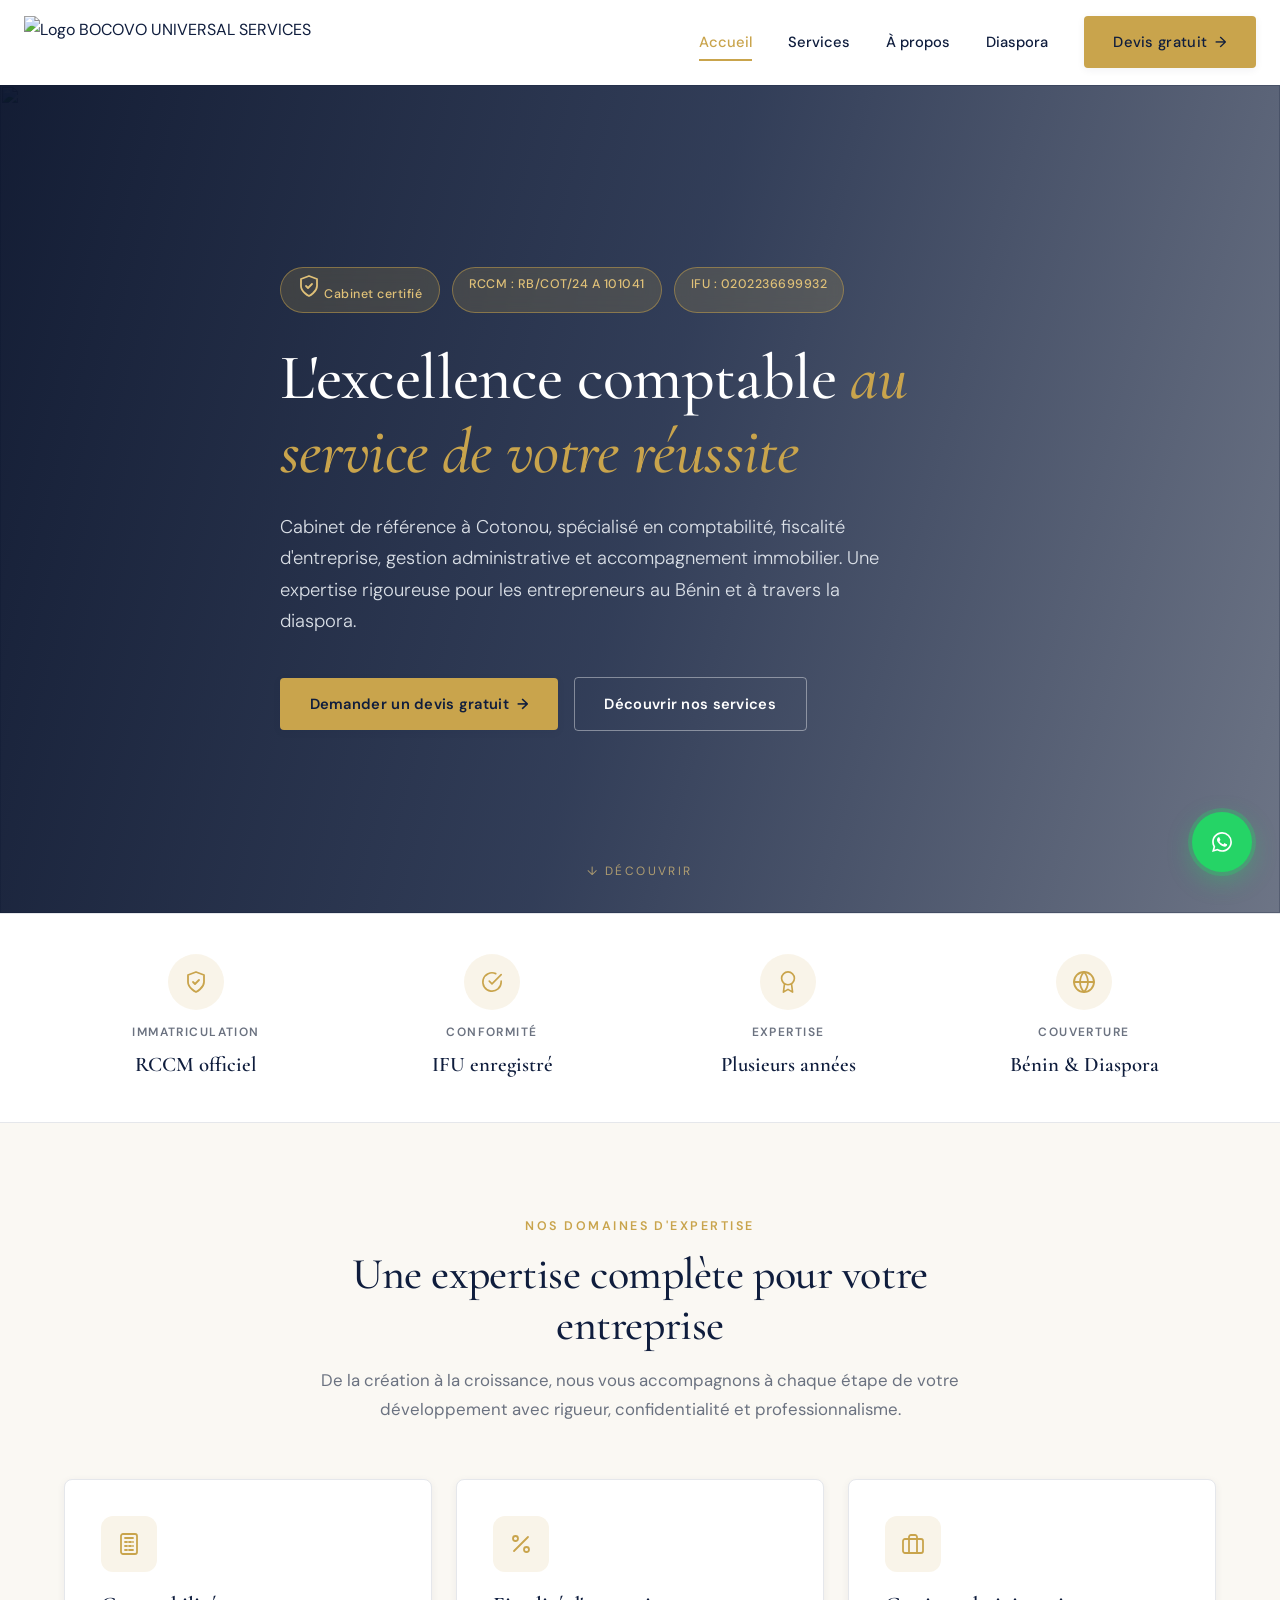
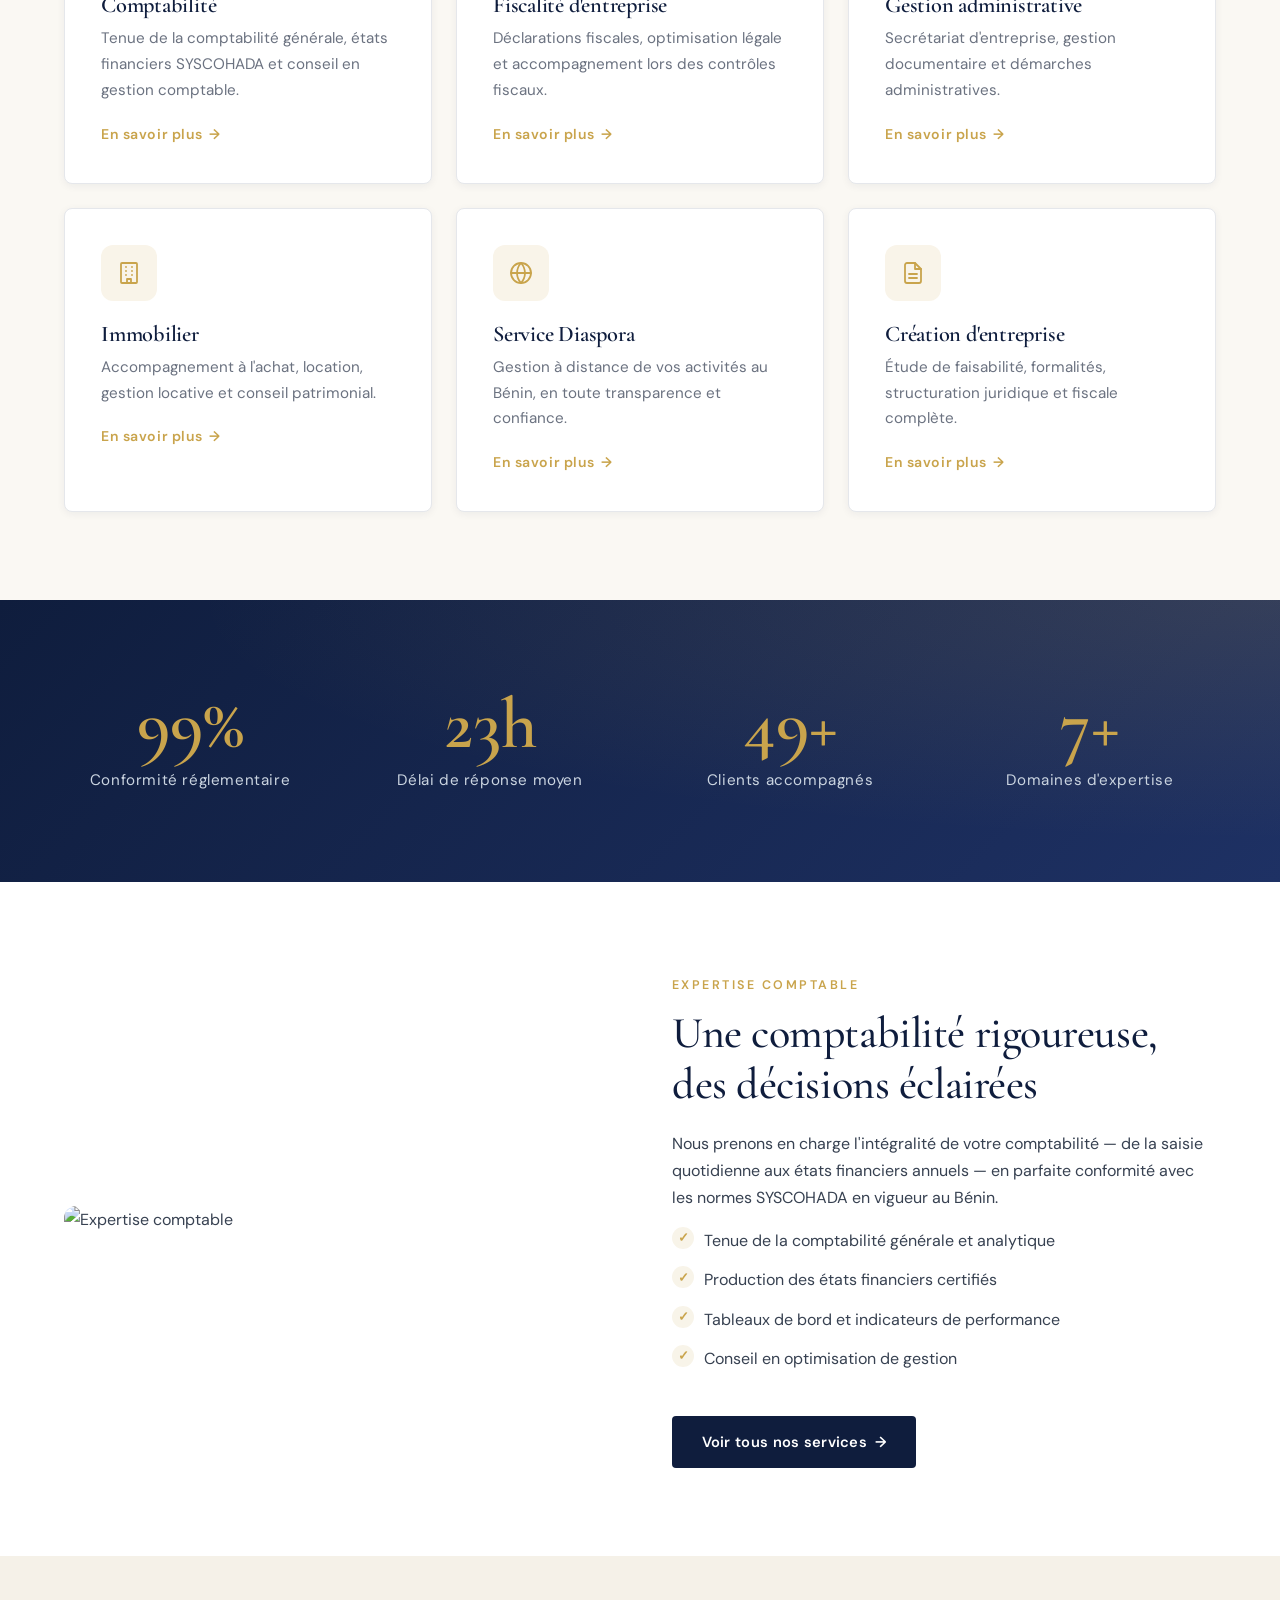
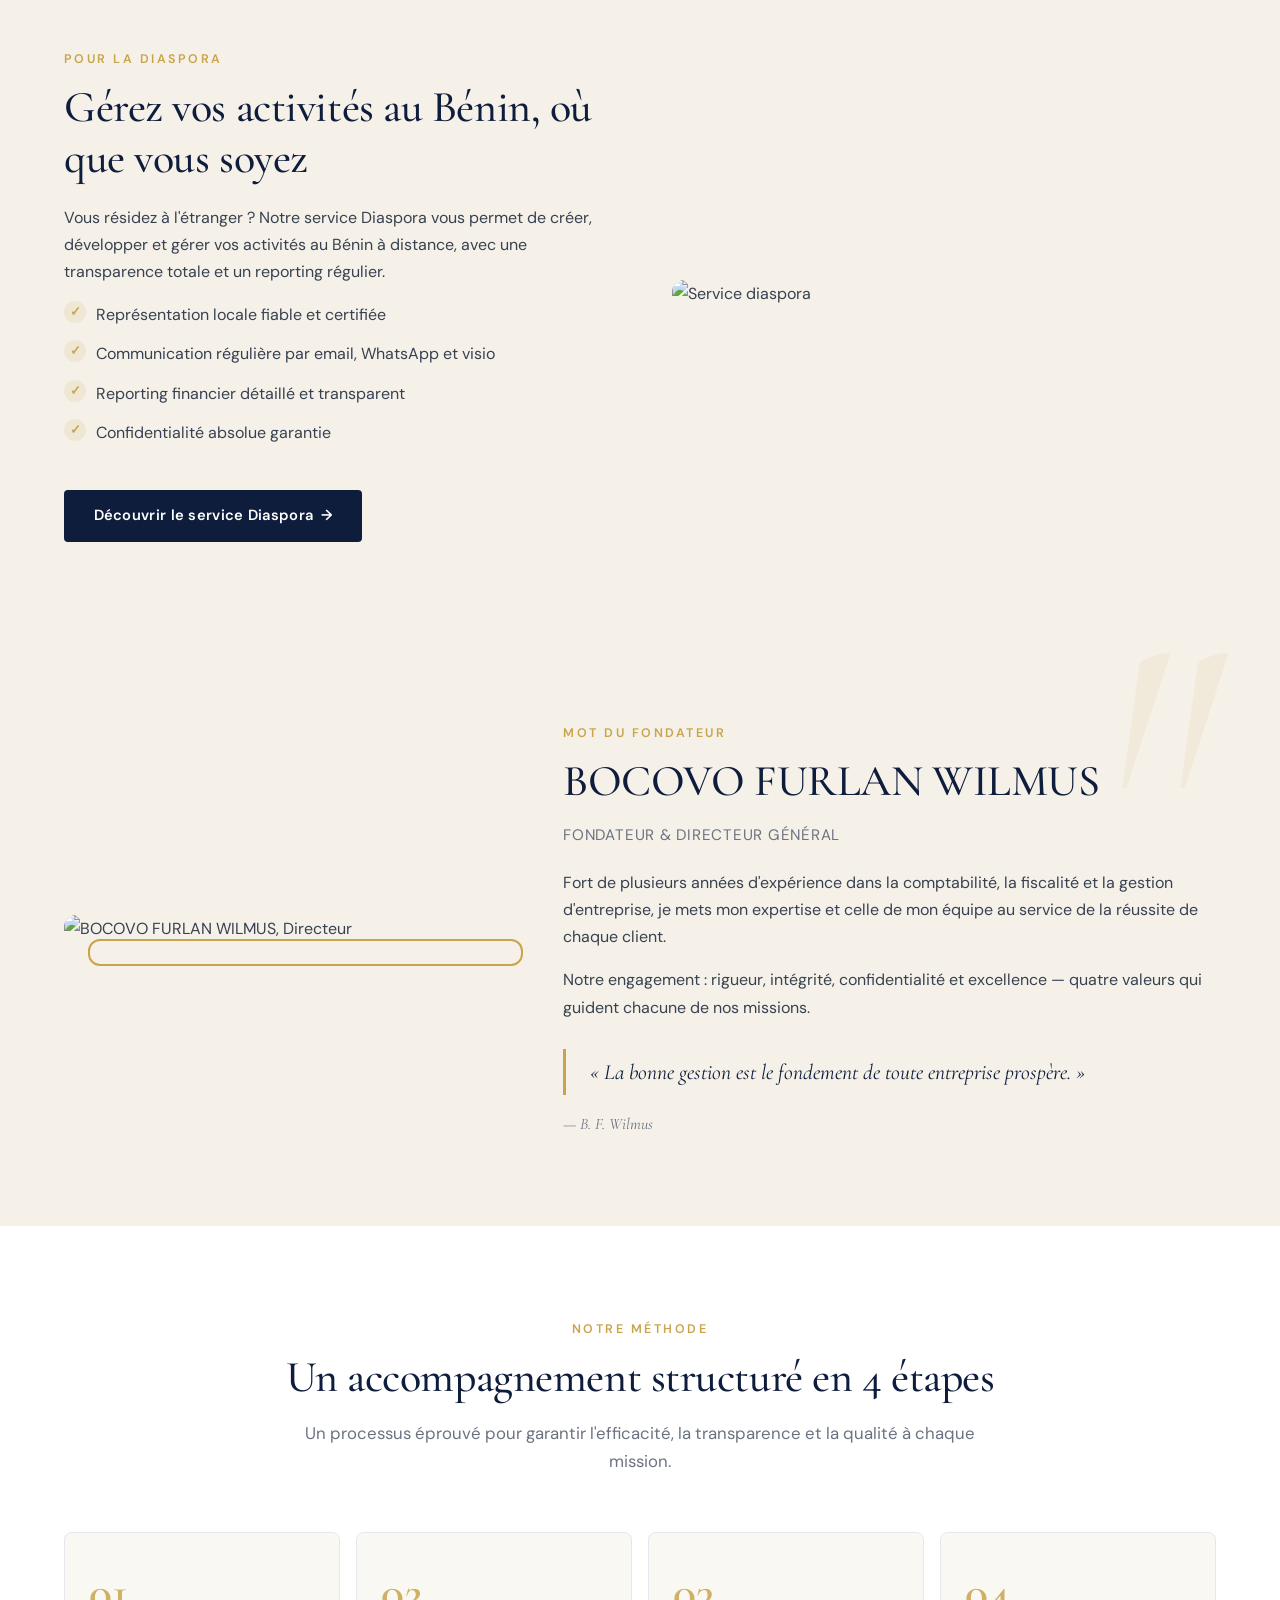
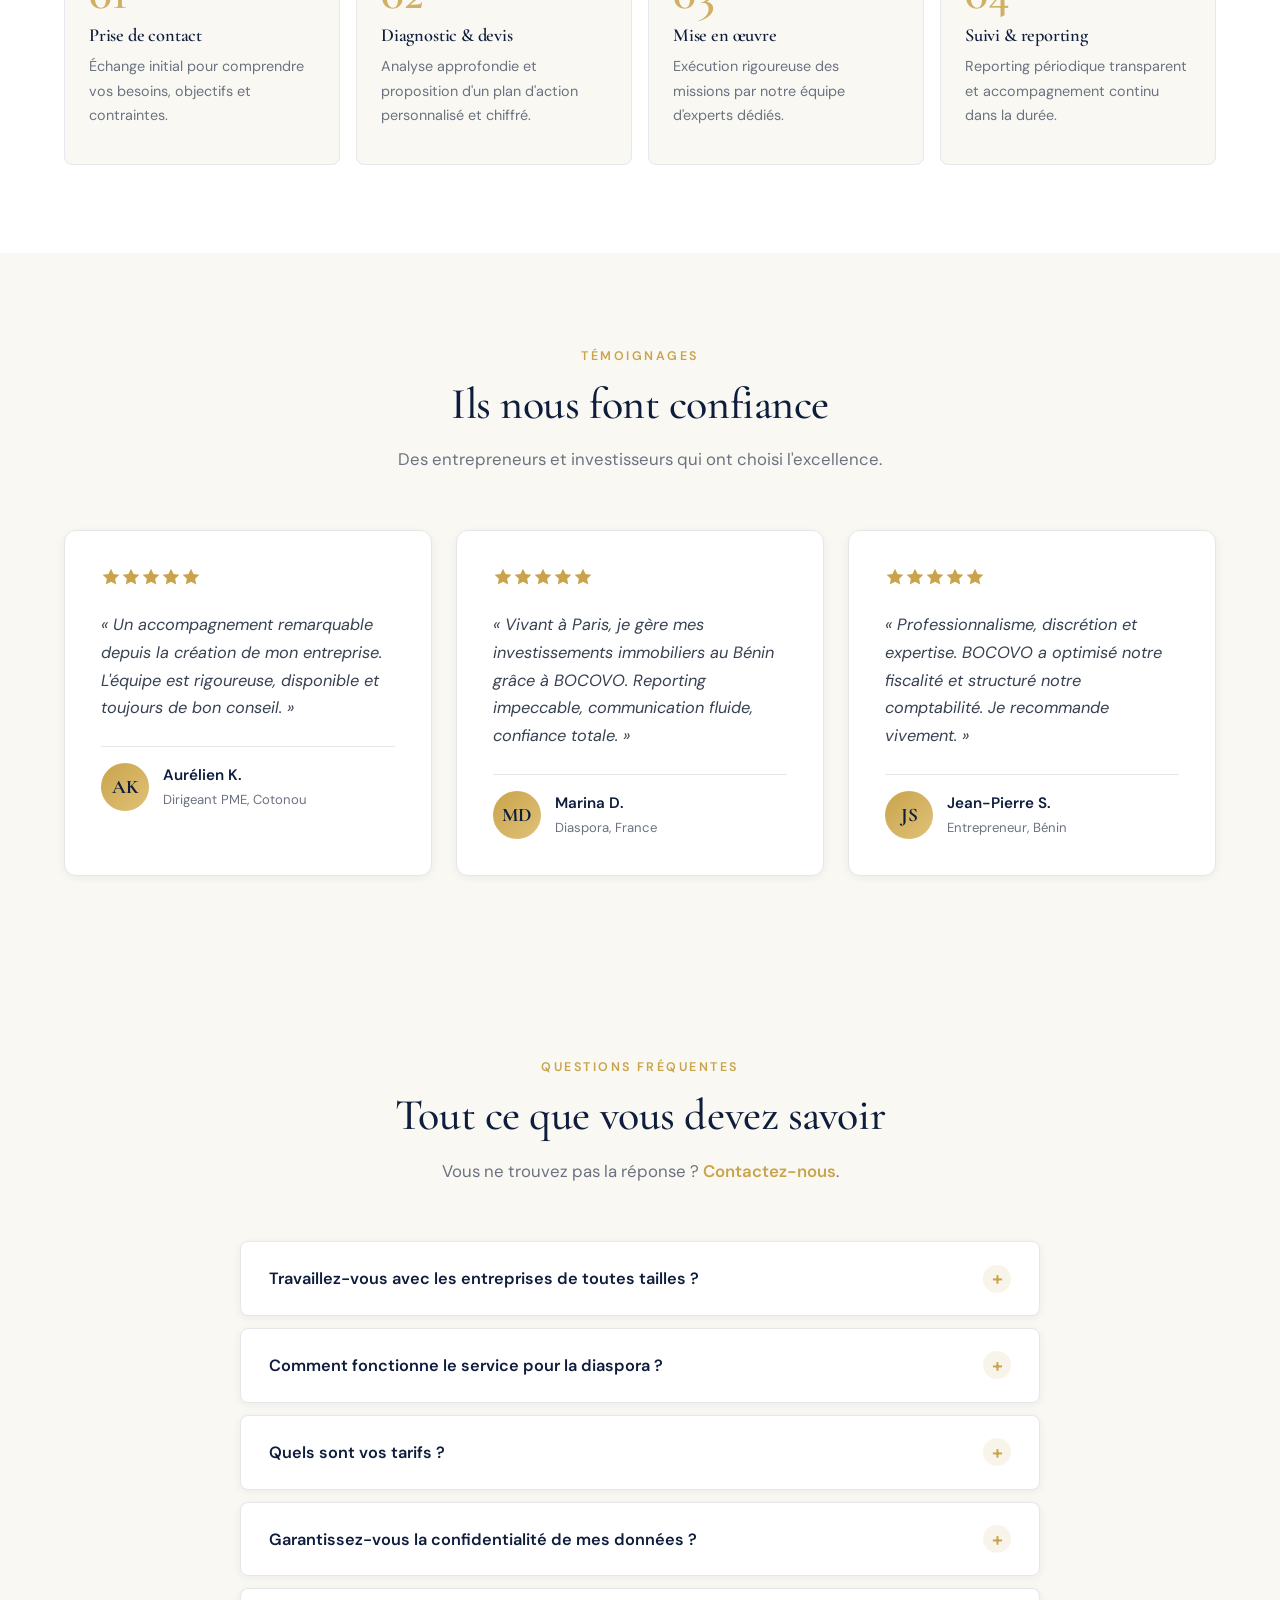
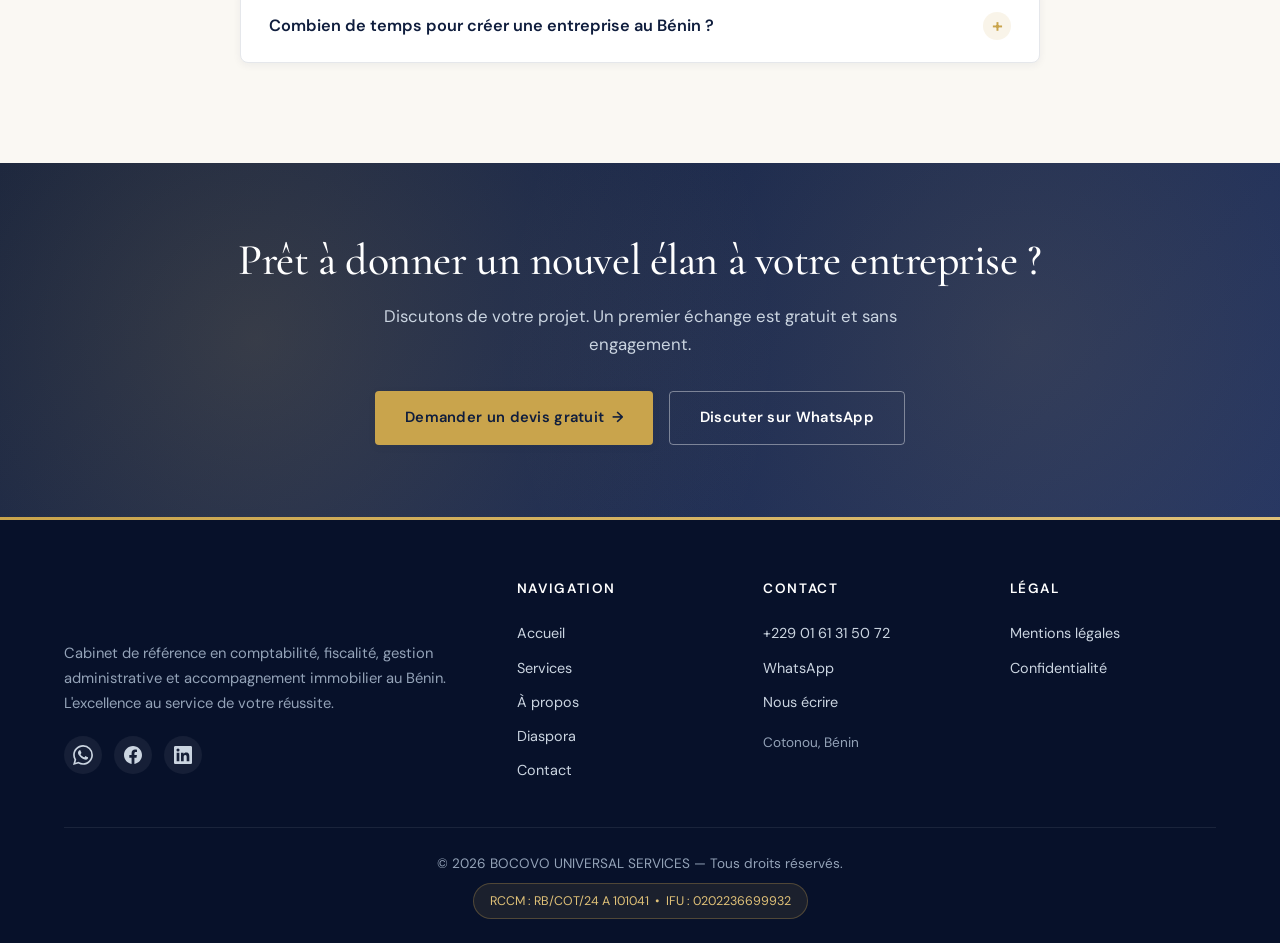
==== index.html @ 5f21bded "Add files via upload" ====
<!DOCTYPE html>
<html lang="fr">
<head>
<meta charset="UTF-8">
<meta name="viewport" content="width=device-width, initial-scale=1.0">
<title>BOCOVO UNIVERSAL SERVICES — Comptabilité, Fiscalité & Gestion au Bénin</title>
<meta name="description" content="Cabinet de référence en comptabilité, fiscalité, gestion administrative et immobilier au Bénin. Accompagnement entrepreneurs et diaspora.">
<meta property="og:title" content="BOCOVO UNIVERSAL SERVICES — Comptabilité, Fiscalité & Gestion au Bénin">
<meta property="og:description" content="Cabinet de référence en comptabilité, fiscalité, gestion administrative et immobilier au Bénin. Accompagnement entrepreneurs et diaspora.">
<meta property="og:type" content="website">
<link rel="preconnect" href="https://fonts.googleapis.com">
<link rel="preconnect" href="https://fonts.gstatic.com" crossorigin>
<link href="https://fonts.googleapis.com/css2?family=Cormorant+Garamond:ital,wght@0,500;0,600;0,700;1,500&family=DM+Sans:wght@300;400;500;600;700&display=swap" rel="stylesheet">
<link rel="stylesheet" href="styles.css">
<link rel="icon" type="image/png" href="assets/logo-bocovo.png">
</head>
<body>
<header class="header">
  <div class="header-inner">
    <a href="index.html" class="logo">
      <img src="assets/logo-bocovo.png" alt="Logo BOCOVO UNIVERSAL SERVICES">
    </a>
    <button class="nav-toggle" aria-label="Menu">☰</button>
    <nav class="nav">
      <a href="index.html">Accueil</a>
      <a href="services.html">Services</a>
      <a href="a-propos.html">À propos</a>
      <a href="expertise-diaspora.html">Diaspora</a>
      <a href="contact.html" class="btn btn-primary btn-arrow">Devis gratuit</a>
    </nav>
  </div>
</header>
<main>

<section class="hero">
  <div class="hero-bg"><img src="assets/hero-office.jpg" alt=""></div>
  <div class="container">
    <div class="hero-content">
      <div class="hero-badges">
        <span class="badge"><svg width="24" height="24" viewBox="0 0 24 24" fill="none" stroke="currentColor" stroke-width="1.8" stroke-linecap="round" stroke-linejoin="round"><path d="M12 22s8-4 8-10V5l-8-3-8 3v7c0 6 8 10 8 10z"/><polyline points="9 12 11 14 15 10"/></svg> Cabinet certifié</span>
        <span class="badge">RCCM : RB/COT/24 A 101041</span>
        <span class="badge">IFU : 0202236699932</span>
      </div>
      <h1>L'excellence comptable <span class="accent">au service de votre réussite</span></h1>
      <p class="subtitle">Cabinet de référence à Cotonou, spécialisé en comptabilité, fiscalité d'entreprise, gestion administrative et accompagnement immobilier. Une expertise rigoureuse pour les entrepreneurs au Bénin et à travers la diaspora.</p>
      <div class="hero-actions">
        <a href="contact.html" class="btn btn-primary btn-arrow">Demander un devis gratuit</a>
        <a href="services.html" class="btn btn-outline">Découvrir nos services</a>
      </div>
    </div>
  </div>
  <div class="hero-scroll">↓ Découvrir</div>
</section>

<section class="trust-strip">
  <div class="container">
    <div class="trust-items">
      <div class="trust-item reveal"><div class="icon-circle"><svg width="24" height="24" viewBox="0 0 24 24" fill="none" stroke="currentColor" stroke-width="1.8" stroke-linecap="round" stroke-linejoin="round"><path d="M12 22s8-4 8-10V5l-8-3-8 3v7c0 6 8 10 8 10z"/><polyline points="9 12 11 14 15 10"/></svg></div><div class="label">Immatriculation</div><div class="value">RCCM officiel</div></div>
      <div class="trust-item reveal reveal-delay-1"><div class="icon-circle"><svg width="22" height="22" viewBox="0 0 24 24" fill="none" stroke="currentColor" stroke-width="1.8" stroke-linecap="round" stroke-linejoin="round"><path d="M22 11.08V12a10 10 0 1 1-5.93-9.14"/><polyline points="22 4 12 14.01 9 11.01"/></svg></div><div class="label">Conformité</div><div class="value">IFU enregistré</div></div>
      <div class="trust-item reveal reveal-delay-2"><div class="icon-circle"><svg width="22" height="22" viewBox="0 0 24 24" fill="none" stroke="currentColor" stroke-width="1.8" stroke-linecap="round" stroke-linejoin="round"><circle cx="12" cy="8" r="7"/><polyline points="8.21 13.89 7 23 12 20 17 23 15.79 13.88"/></svg></div><div class="label">Expertise</div><div class="value">Plusieurs années</div></div>
      <div class="trust-item reveal reveal-delay-3"><div class="icon-circle"><svg width="24" height="24" viewBox="0 0 24 24" fill="none" stroke="currentColor" stroke-width="1.8" stroke-linecap="round" stroke-linejoin="round"><circle cx="12" cy="12" r="10"/><line x1="2" y1="12" x2="22" y2="12"/><path d="M12 2a15.3 15.3 0 0 1 4 10 15.3 15.3 0 0 1-4 10 15.3 15.3 0 0 1-4-10 15.3 15.3 0 0 1 4-10z"/></svg></div><div class="label">Couverture</div><div class="value">Bénin & Diaspora</div></div>
    </div>
  </div>
</section>

<section>
  <div class="container">
    <div class="section-header reveal">
      <div class="eyebrow">Nos domaines d'expertise</div>
      <h2>Une expertise complète pour votre entreprise</h2>
      <p>De la création à la croissance, nous vous accompagnons à chaque étape de votre développement avec rigueur, confidentialité et professionnalisme.</p>
    </div>
    <div class="services-grid">
      <div class="service-card reveal"><div class="service-icon"><svg width="24" height="24" viewBox="0 0 24 24" fill="none" stroke="currentColor" stroke-width="1.8" stroke-linecap="round" stroke-linejoin="round"><rect x="4" y="2" width="16" height="20" rx="2"/><line x1="8" y1="6" x2="16" y2="6"/><line x1="8" y1="10" x2="10" y2="10"/><line x1="12" y1="10" x2="14" y2="10"/><line x1="16" y1="10" x2="16" y2="10"/><line x1="8" y1="14" x2="10" y2="14"/><line x1="12" y1="14" x2="14" y2="14"/><line x1="16" y1="14" x2="16" y2="14"/><line x1="8" y1="18" x2="10" y2="18"/><line x1="12" y1="18" x2="16" y2="18"/></svg></div><h3>Comptabilité</h3><p>Tenue de la comptabilité générale, états financiers SYSCOHADA et conseil en gestion comptable.</p><a href="services.html" class="service-link">En savoir plus</a></div>
      <div class="service-card reveal reveal-delay-1"><div class="service-icon"><svg width="24" height="24" viewBox="0 0 24 24" fill="none" stroke="currentColor" stroke-width="1.8" stroke-linecap="round" stroke-linejoin="round"><line x1="19" y1="5" x2="5" y2="19"/><circle cx="6.5" cy="6.5" r="2.5"/><circle cx="17.5" cy="17.5" r="2.5"/></svg></div><h3>Fiscalité d'entreprise</h3><p>Déclarations fiscales, optimisation légale et accompagnement lors des contrôles fiscaux.</p><a href="services.html" class="service-link">En savoir plus</a></div>
      <div class="service-card reveal reveal-delay-2"><div class="service-icon"><svg width="24" height="24" viewBox="0 0 24 24" fill="none" stroke="currentColor" stroke-width="1.8" stroke-linecap="round" stroke-linejoin="round"><rect x="2" y="7" width="20" height="14" rx="2"/><path d="M16 21V5a2 2 0 0 0-2-2h-4a2 2 0 0 0-2 2v16"/></svg></div><h3>Gestion administrative</h3><p>Secrétariat d'entreprise, gestion documentaire et démarches administratives.</p><a href="services.html" class="service-link">En savoir plus</a></div>
      <div class="service-card reveal"><div class="service-icon"><svg width="24" height="24" viewBox="0 0 24 24" fill="none" stroke="currentColor" stroke-width="1.8" stroke-linecap="round" stroke-linejoin="round"><rect x="4" y="2" width="16" height="20" rx="1"/><line x1="9" y1="6" x2="9" y2="6"/><line x1="15" y1="6" x2="15" y2="6"/><line x1="9" y1="10" x2="9" y2="10"/><line x1="15" y1="10" x2="15" y2="10"/><line x1="9" y1="14" x2="9" y2="14"/><line x1="15" y1="14" x2="15" y2="14"/><path d="M10 22v-4h4v4"/></svg></div><h3>Immobilier</h3><p>Accompagnement à l'achat, location, gestion locative et conseil patrimonial.</p><a href="services.html" class="service-link">En savoir plus</a></div>
      <div class="service-card reveal reveal-delay-1"><div class="service-icon"><svg width="24" height="24" viewBox="0 0 24 24" fill="none" stroke="currentColor" stroke-width="1.8" stroke-linecap="round" stroke-linejoin="round"><circle cx="12" cy="12" r="10"/><line x1="2" y1="12" x2="22" y2="12"/><path d="M12 2a15.3 15.3 0 0 1 4 10 15.3 15.3 0 0 1-4 10 15.3 15.3 0 0 1-4-10 15.3 15.3 0 0 1 4-10z"/></svg></div><h3>Service Diaspora</h3><p>Gestion à distance de vos activités au Bénin, en toute transparence et confiance.</p><a href="expertise-diaspora.html" class="service-link">En savoir plus</a></div>
      <div class="service-card reveal reveal-delay-2"><div class="service-icon"><svg width="24" height="24" viewBox="0 0 24 24" fill="none" stroke="currentColor" stroke-width="1.8" stroke-linecap="round" stroke-linejoin="round"><path d="M14 2H6a2 2 0 0 0-2 2v16a2 2 0 0 0 2 2h12a2 2 0 0 0 2-2V8z"/><polyline points="14 2 14 8 20 8"/><line x1="16" y1="13" x2="8" y2="13"/><line x1="16" y1="17" x2="8" y2="17"/></svg></div><h3>Création d'entreprise</h3><p>Étude de faisabilité, formalités, structuration juridique et fiscale complète.</p><a href="services.html" class="service-link">En savoir plus</a></div>
    </div>
  </div>
</section>

<section class="stats">
  <div class="container">
    <div class="stats-grid">
      <div class="reveal"><div class="stat-number"><span data-counter="100" data-suffix="%">0%</span></div><div class="stat-label">Conformité réglementaire</div></div>
      <div class="reveal reveal-delay-1"><div class="stat-number"><span data-counter="24" data-suffix="h">0h</span></div><div class="stat-label">Délai de réponse moyen</div></div>
      <div class="reveal reveal-delay-2"><div class="stat-number"><span data-counter="50" data-suffix="+">0+</span></div><div class="stat-label">Clients accompagnés</div></div>
      <div class="reveal reveal-delay-3"><div class="stat-number"><span data-counter="8" data-suffix="+">0+</span></div><div class="stat-label">Domaines d'expertise</div></div>
    </div>
  </div>
</section>

<section class="bg-white">
  <div class="container">
    <div class="feature-split">
      <div class="reveal"><img src="assets/feature-accounting.jpg" alt="Expertise comptable"></div>
      <div class="feature-split-content reveal reveal-delay-1">
        <div class="eyebrow">Expertise comptable</div>
        <h2>Une comptabilité rigoureuse, des décisions éclairées</h2>
        <p>Nous prenons en charge l'intégralité de votre comptabilité — de la saisie quotidienne aux états financiers annuels — en parfaite conformité avec les normes SYSCOHADA en vigueur au Bénin.</p>
        <ul class="checks">
          <li>Tenue de la comptabilité générale et analytique</li>
          <li>Production des états financiers certifiés</li>
          <li>Tableaux de bord et indicateurs de performance</li>
          <li>Conseil en optimisation de gestion</li>
        </ul>
        <a href="services.html" class="btn btn-dark btn-arrow mt-2">Voir tous nos services</a>
      </div>
    </div>
  </div>
</section>

<section class="bg-cream">
  <div class="container">
    <div class="feature-split reverse">
      <div class="reveal"><img src="assets/feature-diaspora.jpg" alt="Service diaspora"></div>
      <div class="feature-split-content reveal reveal-delay-1">
        <div class="eyebrow">Pour la diaspora</div>
        <h2>Gérez vos activités au Bénin, où que vous soyez</h2>
        <p>Vous résidez à l'étranger ? Notre service Diaspora vous permet de créer, développer et gérer vos activités au Bénin à distance, avec une transparence totale et un reporting régulier.</p>
        <ul class="checks">
          <li>Représentation locale fiable et certifiée</li>
          <li>Communication régulière par email, WhatsApp et visio</li>
          <li>Reporting financier détaillé et transparent</li>
          <li>Confidentialité absolue garantie</li>
        </ul>
        <a href="expertise-diaspora.html" class="btn btn-dark btn-arrow mt-2">Découvrir le service Diaspora</a>
      </div>
    </div>
  </div>
</section>

<section class="founder-section">
  <div class="container">
    <div class="founder">
      <div class="founder-img-wrap reveal"><img src="assets/directeur.jpg" alt="BOCOVO FURLAN WILMUS, Directeur"></div>
      <div class="reveal reveal-delay-1">
        <div class="eyebrow">Mot du fondateur</div>
        <h2>BOCOVO FURLAN WILMUS</h2>
        <p style="color:var(--gray);font-size:0.95rem;letter-spacing:0.05em;text-transform:uppercase;margin-bottom:1.25rem;">Fondateur & Directeur Général</p>
        <p>Fort de plusieurs années d'expérience dans la comptabilité, la fiscalité et la gestion d'entreprise, je mets mon expertise et celle de mon équipe au service de la réussite de chaque client.</p>
        <p>Notre engagement : rigueur, intégrité, confidentialité et excellence — quatre valeurs qui guident chacune de nos missions.</p>
        <blockquote>« La bonne gestion est le fondement de toute entreprise prospère. »</blockquote>
        <div class="founder-signature">— B. F. Wilmus</div>
      </div>
    </div>
  </div>
</section>

<section class="process">
  <div class="container">
    <div class="section-header reveal">
      <div class="eyebrow">Notre méthode</div>
      <h2>Un accompagnement structuré en 4 étapes</h2>
      <p>Un processus éprouvé pour garantir l'efficacité, la transparence et la qualité à chaque mission.</p>
    </div>
    <div class="process-steps">
      <div class="process-step reveal"><div class="process-num">01</div><h3>Prise de contact</h3><p>Échange initial pour comprendre vos besoins, objectifs et contraintes.</p></div>
      <div class="process-step reveal reveal-delay-1"><div class="process-num">02</div><h3>Diagnostic & devis</h3><p>Analyse approfondie et proposition d'un plan d'action personnalisé et chiffré.</p></div>
      <div class="process-step reveal reveal-delay-2"><div class="process-num">03</div><h3>Mise en œuvre</h3><p>Exécution rigoureuse des missions par notre équipe d'experts dédiés.</p></div>
      <div class="process-step reveal reveal-delay-3"><div class="process-num">04</div><h3>Suivi & reporting</h3><p>Reporting périodique transparent et accompagnement continu dans la durée.</p></div>
    </div>
  </div>
</section>

<section class="testimonials">
  <div class="container">
    <div class="section-header reveal">
      <div class="eyebrow">Témoignages</div>
      <h2>Ils nous font confiance</h2>
      <p>Des entrepreneurs et investisseurs qui ont choisi l'excellence.</p>
    </div>
    <div class="testimonial-grid">
      <div class="testimonial reveal"><div class="testimonial-stars"><svg width="20" height="20" viewBox="0 0 24 24" fill="currentColor"><polygon points="12 2 15.09 8.26 22 9.27 17 14.14 18.18 21.02 12 17.77 5.82 21.02 7 14.14 2 9.27 8.91 8.26 12 2"/></svg><svg width="20" height="20" viewBox="0 0 24 24" fill="currentColor"><polygon points="12 2 15.09 8.26 22 9.27 17 14.14 18.18 21.02 12 17.77 5.82 21.02 7 14.14 2 9.27 8.91 8.26 12 2"/></svg><svg width="20" height="20" viewBox="0 0 24 24" fill="currentColor"><polygon points="12 2 15.09 8.26 22 9.27 17 14.14 18.18 21.02 12 17.77 5.82 21.02 7 14.14 2 9.27 8.91 8.26 12 2"/></svg><svg width="20" height="20" viewBox="0 0 24 24" fill="currentColor"><polygon points="12 2 15.09 8.26 22 9.27 17 14.14 18.18 21.02 12 17.77 5.82 21.02 7 14.14 2 9.27 8.91 8.26 12 2"/></svg><svg width="20" height="20" viewBox="0 0 24 24" fill="currentColor"><polygon points="12 2 15.09 8.26 22 9.27 17 14.14 18.18 21.02 12 17.77 5.82 21.02 7 14.14 2 9.27 8.91 8.26 12 2"/></svg></div><p>« Un accompagnement remarquable depuis la création de mon entreprise. L'équipe est rigoureuse, disponible et toujours de bon conseil. »</p><div class="testimonial-author"><div class="testimonial-avatar">AK</div><div><div class="name">Aurélien K.</div><div class="role">Dirigeant PME, Cotonou</div></div></div></div>
      <div class="testimonial reveal reveal-delay-1"><div class="testimonial-stars"><svg width="20" height="20" viewBox="0 0 24 24" fill="currentColor"><polygon points="12 2 15.09 8.26 22 9.27 17 14.14 18.18 21.02 12 17.77 5.82 21.02 7 14.14 2 9.27 8.91 8.26 12 2"/></svg><svg width="20" height="20" viewBox="0 0 24 24" fill="currentColor"><polygon points="12 2 15.09 8.26 22 9.27 17 14.14 18.18 21.02 12 17.77 5.82 21.02 7 14.14 2 9.27 8.91 8.26 12 2"/></svg><svg width="20" height="20" viewBox="0 0 24 24" fill="currentColor"><polygon points="12 2 15.09 8.26 22 9.27 17 14.14 18.18 21.02 12 17.77 5.82 21.02 7 14.14 2 9.27 8.91 8.26 12 2"/></svg><svg width="20" height="20" viewBox="0 0 24 24" fill="currentColor"><polygon points="12 2 15.09 8.26 22 9.27 17 14.14 18.18 21.02 12 17.77 5.82 21.02 7 14.14 2 9.27 8.91 8.26 12 2"/></svg><svg width="20" height="20" viewBox="0 0 24 24" fill="currentColor"><polygon points="12 2 15.09 8.26 22 9.27 17 14.14 18.18 21.02 12 17.77 5.82 21.02 7 14.14 2 9.27 8.91 8.26 12 2"/></svg></div><p>« Vivant à Paris, je gère mes investissements immobiliers au Bénin grâce à BOCOVO. Reporting impeccable, communication fluide, confiance totale. »</p><div class="testimonial-author"><div class="testimonial-avatar">MD</div><div><div class="name">Marina D.</div><div class="role">Diaspora, France</div></div></div></div>
      <div class="testimonial reveal reveal-delay-2"><div class="testimonial-stars"><svg width="20" height="20" viewBox="0 0 24 24" fill="currentColor"><polygon points="12 2 15.09 8.26 22 9.27 17 14.14 18.18 21.02 12 17.77 5.82 21.02 7 14.14 2 9.27 8.91 8.26 12 2"/></svg><svg width="20" height="20" viewBox="0 0 24 24" fill="currentColor"><polygon points="12 2 15.09 8.26 22 9.27 17 14.14 18.18 21.02 12 17.77 5.82 21.02 7 14.14 2 9.27 8.91 8.26 12 2"/></svg><svg width="20" height="20" viewBox="0 0 24 24" fill="currentColor"><polygon points="12 2 15.09 8.26 22 9.27 17 14.14 18.18 21.02 12 17.77 5.82 21.02 7 14.14 2 9.27 8.91 8.26 12 2"/></svg><svg width="20" height="20" viewBox="0 0 24 24" fill="currentColor"><polygon points="12 2 15.09 8.26 22 9.27 17 14.14 18.18 21.02 12 17.77 5.82 21.02 7 14.14 2 9.27 8.91 8.26 12 2"/></svg><svg width="20" height="20" viewBox="0 0 24 24" fill="currentColor"><polygon points="12 2 15.09 8.26 22 9.27 17 14.14 18.18 21.02 12 17.77 5.82 21.02 7 14.14 2 9.27 8.91 8.26 12 2"/></svg></div><p>« Professionnalisme, discrétion et expertise. BOCOVO a optimisé notre fiscalité et structuré notre comptabilité. Je recommande vivement. »</p><div class="testimonial-author"><div class="testimonial-avatar">JS</div><div><div class="name">Jean-Pierre S.</div><div class="role">Entrepreneur, Bénin</div></div></div></div>
    </div>
  </div>
</section>

<section>
  <div class="container">
    <div class="section-header reveal">
      <div class="eyebrow">Questions fréquentes</div>
      <h2>Tout ce que vous devez savoir</h2>
      <p>Vous ne trouvez pas la réponse ? <a href="contact.html" style="color:var(--gold);font-weight:600;">Contactez-nous</a>.</p>
    </div>
    <div class="faq-list">
      <div class="faq-item reveal"><button class="faq-question">Travaillez-vous avec les entreprises de toutes tailles ?<span class="faq-toggle">+</span></button><div class="faq-answer"><p>Oui. Nous accompagnons aussi bien les entrepreneurs individuels, les TPE, les PME que les structures plus importantes. Nos prestations sont adaptées à votre taille et à vos besoins spécifiques.</p></div></div>
      <div class="faq-item reveal"><button class="faq-question">Comment fonctionne le service pour la diaspora ?<span class="faq-toggle">+</span></button><div class="faq-answer"><p>Nous agissons comme votre représentant local de confiance. Toutes les démarches se font à distance via email, WhatsApp ou visioconférence. Vous recevez un reporting régulier et transparent sur vos activités au Bénin.</p></div></div>
      <div class="faq-item reveal"><button class="faq-question">Quels sont vos tarifs ?<span class="faq-toggle">+</span></button><div class="faq-answer"><p>Nos honoraires dépendent de la nature et du volume des missions. Nous établissons toujours un devis gratuit et personnalisé après un premier échange pour évaluer vos besoins précis.</p></div></div>
      <div class="faq-item reveal"><button class="faq-question">Garantissez-vous la confidentialité de mes données ?<span class="faq-toggle">+</span></button><div class="faq-answer"><p>Absolument. La confidentialité est l'un de nos piliers fondamentaux. Toutes les informations qui nous sont confiées sont traitées avec la plus grande discrétion et ne sont jamais communiquées à des tiers.</p></div></div>
      <div class="faq-item reveal"><button class="faq-question">Combien de temps pour créer une entreprise au Bénin ?<span class="faq-toggle">+</span></button><div class="faq-answer"><p>En général, entre 7 et 15 jours ouvrables pour l'ensemble des formalités (RCCM, IFU, ouverture de compte bancaire). Nous nous chargeons de toutes les démarches administratives à votre place.</p></div></div>
    </div>
  </div>
</section>

<section class="cta-banner">
  <div class="container">
    <h2>Prêt à donner un nouvel élan à votre entreprise ?</h2>
    <p>Discutons de votre projet. Un premier échange est gratuit et sans engagement.</p>
    <div style="display:flex;gap:1rem;justify-content:center;flex-wrap:wrap;">
      <a href="contact.html" class="btn btn-primary btn-arrow">Demander un devis gratuit</a>
      <a href="https://wa.me/2290161315072" class="btn btn-outline" target="_blank" rel="noopener">Discuter sur WhatsApp</a>
    </div>
  </div>
</section>
</main>
<footer class="footer">
  <div class="container">
    <div class="footer-grid">
      <div class="footer-brand">
        <div class="logo">
          <img src="assets/logo-bocovo.png" alt="" style="height:44px;filter:brightness(0) invert(1);">
        </div>
        <p>Cabinet de référence en comptabilité, fiscalité, gestion administrative et accompagnement immobilier au Bénin. L'excellence au service de votre réussite.</p>
        <div class="footer-social">
          <a href="https://wa.me/2290161315072" aria-label="WhatsApp" target="_blank" rel="noopener"><svg width="20" height="20" viewBox="0 0 24 24" fill="currentColor"><path d="M17.472 14.382c-.297-.149-1.758-.867-2.03-.967-.273-.099-.471-.148-.67.15-.197.297-.767.966-.94 1.164-.173.199-.347.223-.644.075-.297-.15-1.255-.463-2.39-1.475-.883-.788-1.48-1.761-1.653-2.059-.173-.297-.018-.458.13-.606.134-.133.298-.347.446-.52.149-.174.198-.298.298-.497.099-.198.05-.371-.025-.52-.075-.149-.669-1.612-.916-2.207-.242-.579-.487-.5-.669-.51-.173-.008-.371-.01-.57-.01-.198 0-.52.074-.792.372-.272.297-1.04 1.016-1.04 2.479 0 1.462 1.065 2.875 1.213 3.074.149.198 2.096 3.2 5.077 4.487.709.306 1.262.489 1.694.625.712.227 1.36.195 1.871.118.571-.085 1.758-.719 2.006-1.413.248-.694.248-1.289.173-1.413-.074-.124-.272-.198-.57-.347m-5.421 7.403h-.004a9.87 9.87 0 0 1-5.031-1.378l-.361-.214-3.741.982.998-3.648-.235-.374a9.86 9.86 0 0 1-1.51-5.26c.001-5.45 4.436-9.884 9.888-9.884 2.64 0 5.122 1.03 6.988 2.898a9.825 9.825 0 0 1 2.893 6.994c-.003 5.45-4.437 9.884-9.885 9.884m8.413-18.297A11.815 11.815 0 0 0 12.05 0C5.495 0 .16 5.335.157 11.892c0 2.096.547 4.142 1.588 5.945L.057 24l6.305-1.654a11.882 11.882 0 0 0 5.683 1.448h.005c6.554 0 11.89-5.335 11.893-11.893a11.821 11.821 0 0 0-3.48-8.413z"/></svg></a>
          <a href="#" aria-label="Facebook"><svg width="18" height="18" viewBox="0 0 24 24" fill="currentColor"><path d="M24 12.073c0-6.627-5.373-12-12-12s-12 5.373-12 12c0 5.99 4.388 10.954 10.125 11.854v-8.385H7.078v-3.47h3.047V9.43c0-3.007 1.792-4.669 4.533-4.669 1.312 0 2.686.235 2.686.235v2.953H15.83c-1.491 0-1.956.925-1.956 1.874v2.25h3.328l-.532 3.47h-2.796v8.385C19.612 23.027 24 18.062 24 12.073z"/></svg></a>
          <a href="#" aria-label="LinkedIn"><svg width="18" height="18" viewBox="0 0 24 24" fill="currentColor"><path d="M20.447 20.452h-3.554v-5.569c0-1.328-.027-3.037-1.852-3.037-1.853 0-2.136 1.445-2.136 2.939v5.667H9.351V9h3.414v1.561h.046c.477-.9 1.637-1.85 3.37-1.85 3.601 0 4.267 2.37 4.267 5.455v6.286zM5.337 7.433a2.062 2.062 0 0 1-2.063-2.065 2.063 2.063 0 1 1 2.063 2.065zm1.782 13.019H3.555V9h3.564v11.452zM22.225 0H1.771C.792 0 0 .774 0 1.729v20.542C0 23.227.792 24 1.771 24h20.451C23.2 24 24 23.227 24 22.271V1.729C24 .774 23.2 0 22.222 0h.003z"/></svg></a>
        </div>
      </div>
      <div>
        <h4>Navigation</h4>
        <a href="index.html">Accueil</a>
        <a href="services.html">Services</a>
        <a href="a-propos.html">À propos</a>
        <a href="expertise-diaspora.html">Diaspora</a>
        <a href="contact.html">Contact</a>
      </div>
      <div>
        <h4>Contact</h4>
        <a href="tel:+22901613150 72">+229 01 61 31 50 72</a>
        <a href="https://wa.me/2290161315072" target="_blank" rel="noopener">WhatsApp</a>
        <a href="mailto:contact@bocovo-universal-services.com">Nous écrire</a>
        <p style="color:#94a3b8;font-size:0.85rem;margin-top:0.75rem;">Cotonou, Bénin</p>
      </div>
      <div>
        <h4>Légal</h4>
        <a href="mentions-legales.html">Mentions légales</a>
        <a href="confidentialite.html">Confidentialité</a>
      </div>
    </div>
    <div class="footer-bottom">
      © <span id="year">2026</span> BOCOVO UNIVERSAL SERVICES — Tous droits réservés.<br>
      <span class="footer-legal-ids">RCCM : RB/COT/24 A 101041 &nbsp;•&nbsp; IFU : 0202236699932</span>
    </div>
  </div>
</footer>
<a href="https://wa.me/2290161315072" class="whatsapp-fab" aria-label="Discuter sur WhatsApp" target="_blank" rel="noopener"><svg width="20" height="20" viewBox="0 0 24 24" fill="currentColor"><path d="M17.472 14.382c-.297-.149-1.758-.867-2.03-.967-.273-.099-.471-.148-.67.15-.197.297-.767.966-.94 1.164-.173.199-.347.223-.644.075-.297-.15-1.255-.463-2.39-1.475-.883-.788-1.48-1.761-1.653-2.059-.173-.297-.018-.458.13-.606.134-.133.298-.347.446-.52.149-.174.198-.298.298-.497.099-.198.05-.371-.025-.52-.075-.149-.669-1.612-.916-2.207-.242-.579-.487-.5-.669-.51-.173-.008-.371-.01-.57-.01-.198 0-.52.074-.792.372-.272.297-1.04 1.016-1.04 2.479 0 1.462 1.065 2.875 1.213 3.074.149.198 2.096 3.2 5.077 4.487.709.306 1.262.489 1.694.625.712.227 1.36.195 1.871.118.571-.085 1.758-.719 2.006-1.413.248-.694.248-1.289.173-1.413-.074-.124-.272-.198-.57-.347m-5.421 7.403h-.004a9.87 9.87 0 0 1-5.031-1.378l-.361-.214-3.741.982.998-3.648-.235-.374a9.86 9.86 0 0 1-1.51-5.26c.001-5.45 4.436-9.884 9.888-9.884 2.64 0 5.122 1.03 6.988 2.898a9.825 9.825 0 0 1 2.893 6.994c-.003 5.45-4.437 9.884-9.885 9.884m8.413-18.297A11.815 11.815 0 0 0 12.05 0C5.495 0 .16 5.335.157 11.892c0 2.096.547 4.142 1.588 5.945L.057 24l6.305-1.654a11.882 11.882 0 0 0 5.683 1.448h.005c6.554 0 11.89-5.335 11.893-11.893a11.821 11.821 0 0 0-3.48-8.413z"/></svg></a>
<script src="script.js"></script>
</body>
</html>
---- styles.css ----
/* ============================================
   BOCOVO UNIVERSAL SERVICES - Premium Styles
   ============================================ */
:root {
  --navy: #0f1d3d;
  --navy-dark: #07112a;
  --navy-light: #1e3164;
  --gold: #c9a44c;
  --gold-light: #e0c178;
  --gold-soft: rgba(201, 164, 76, 0.12);
  --ivory: #faf8f3;
  --cream: #f5f1e8;
  --gray: #6b7280;
  --gray-dark: #374151;
  --gray-light: #e5e7eb;
  --white: #ffffff;
  --shadow-sm: 0 2px 8px rgba(15, 29, 61, 0.06);
  --shadow-md: 0 8px 24px rgba(15, 29, 61, 0.1);
  --shadow-lg: 0 20px 50px -15px rgba(15, 29, 61, 0.3);
  --shadow-gold: 0 10px 40px -10px rgba(201, 164, 76, 0.45);
  --gradient-navy: linear-gradient(135deg, var(--navy) 0%, var(--navy-light) 100%);
  --gradient-gold: linear-gradient(135deg, var(--gold) 0%, var(--gold-light) 100%);
  --transition: all 0.35s cubic-bezier(0.4, 0, 0.2, 1);
}

* { margin: 0; padding: 0; box-sizing: border-box; }
html { scroll-behavior: smooth; -webkit-font-smoothing: antialiased; }
body {
  font-family: 'DM Sans', -apple-system, sans-serif;
  color: var(--gray-dark);
  background: var(--ivory);
  line-height: 1.7;
  overflow-x: hidden;
}
h1, h2, h3, h4 {
  font-family: 'Cormorant Garamond', Georgia, serif;
  font-weight: 600;
  line-height: 1.15;
  color: var(--navy);
  letter-spacing: -0.01em;
}
h1 { font-size: clamp(2.25rem, 5.5vw, 4rem); font-weight: 500; }
h2 { font-size: clamp(1.875rem, 4vw, 2.75rem); margin-bottom: 1rem; font-weight: 500; }
h3 { font-size: 1.4rem; margin-bottom: 0.5rem; font-weight: 600; }
p { margin-bottom: 1rem; }
a { color: var(--navy); text-decoration: none; transition: var(--transition); }
a:hover { color: var(--gold); }
img { max-width: 100%; height: auto; display: block; }
.container { max-width: 1200px; margin: 0 auto; padding: 0 1.5rem; }
.eyebrow { color: var(--gold); font-size: 0.78rem; letter-spacing: 0.2em; text-transform: uppercase; font-weight: 600; margin-bottom: 0.75rem; display: inline-block; font-family: 'DM Sans', sans-serif; }

/* ============ HEADER ============ */
.header {
  background: rgba(255, 255, 255, 0.95);
  backdrop-filter: blur(12px);
  -webkit-backdrop-filter: blur(12px);
  border-bottom: 1px solid transparent;
  position: sticky; top: 0; z-index: 100;
  transition: var(--transition);
}
.header.scrolled { box-shadow: var(--shadow-sm); border-bottom-color: var(--gray-light); }
.header-inner { display: flex; align-items: center; justify-content: space-between; padding: 1rem 1.5rem; max-width: 1280px; margin: 0 auto; }
.logo { display: flex; align-items: center; gap: 0.85rem; }
.logo img { height: 52px; width: auto; }
.logo-text { font-family: 'Cormorant Garamond', serif; font-weight: 700; font-size: 1.15rem; color: var(--navy); line-height: 1.1; letter-spacing: 0.02em; }
.logo-text span { display: block; font-size: 0.65rem; color: var(--gold); letter-spacing: 0.18em; font-family: 'DM Sans', sans-serif; font-weight: 600; margin-top: 2px; }
.nav { display: flex; gap: 2.25rem; align-items: center; }
.nav a { font-weight: 500; font-size: 0.92rem; color: var(--navy); position: relative; }
.nav a:not(.btn)::after { content: ''; position: absolute; bottom: -6px; left: 0; width: 0; height: 2px; background: var(--gold); transition: var(--transition); }
.nav a:not(.btn):hover::after, .nav a.active::after { width: 100%; }
.nav a.active { color: var(--gold); }

.btn { display: inline-flex; align-items: center; gap: 0.5rem; padding: 0.85rem 1.85rem; border-radius: 4px; font-weight: 600; font-size: 0.92rem; cursor: pointer; border: none; transition: var(--transition); text-align: center; font-family: 'DM Sans', sans-serif; letter-spacing: 0.02em; }
.btn-primary { background: var(--gold); color: var(--navy); box-shadow: var(--shadow-sm); }
.btn-primary:hover { background: var(--gold-light); color: var(--navy); transform: translateY(-2px); box-shadow: var(--shadow-gold); }
.btn-outline { background: transparent; color: var(--white); border: 1.5px solid rgba(255,255,255,0.4); }
.btn-outline:hover { background: var(--white); color: var(--navy); border-color: var(--white); }
.btn-dark { background: var(--navy); color: var(--white); }
.btn-dark:hover { background: var(--navy-light); color: var(--white); transform: translateY(-2px); }
.btn-arrow::after { content: '→'; transition: transform 0.3s; }
.btn-arrow:hover::after { transform: translateX(4px); }
.nav-toggle { display: none; background: none; border: none; font-size: 1.75rem; cursor: pointer; color: var(--navy); padding: 0.25rem; }

/* ============ HERO ============ */
.hero {
  position: relative;
  min-height: 92vh;
  display: flex;
  align-items: center;
  color: var(--white);
  overflow: hidden;
  isolation: isolate;
}
.hero-bg { position: absolute; inset: 0; z-index: -2; }
.hero-bg img { width: 100%; height: 100%; object-fit: cover; }
.hero::before { content: ''; position: absolute; inset: 0; background: linear-gradient(105deg, rgba(7,17,42,0.95) 0%, rgba(15,29,61,0.85) 50%, rgba(15,29,61,0.6) 100%); z-index: -1; }
.hero-content { padding: 5rem 0; max-width: 720px; }
.hero-badges { display: flex; gap: 0.75rem; flex-wrap: wrap; margin-bottom: 1.75rem; }
.badge { background: rgba(201,164,76,0.18); border: 1px solid rgba(201,164,76,0.5); color: var(--gold-light); padding: 0.4rem 1rem; border-radius: 100px; font-size: 0.78rem; font-weight: 500; letter-spacing: 0.04em; backdrop-filter: blur(8px); }
.hero h1 { color: var(--white); margin-bottom: 1.5rem; }
.hero h1 .accent { color: var(--gold); font-style: italic; font-weight: 500; }
.hero .subtitle { font-size: 1.15rem; opacity: 0.92; margin-bottom: 2.5rem; color: #e8edf3; font-weight: 300; max-width: 600px; }
.hero-actions { display: flex; gap: 1rem; flex-wrap: wrap; align-items: center; }
.hero-scroll { position: absolute; bottom: 2rem; left: 50%; transform: translateX(-50%); color: var(--gold-light); font-size: 0.75rem; letter-spacing: 0.2em; text-transform: uppercase; opacity: 0.7; animation: float 2.5s ease-in-out infinite; }
@keyframes float { 0%,100% { transform: translateX(-50%) translateY(0); } 50% { transform: translateX(-50%) translateY(-8px); } }

/* ============ SECTIONS ============ */
section { padding: 5.5rem 0; position: relative; }
.section-header { text-align: center; max-width: 720px; margin: 0 auto 3.5rem; }
.section-header h2 { margin-bottom: 1rem; }
.section-header p { color: var(--gray); font-size: 1.05rem; }

/* ============ TRUST STRIP ============ */
.trust-strip { background: var(--white); padding: 2.5rem 0; border-top: 1px solid var(--gray-light); border-bottom: 1px solid var(--gray-light); }
.trust-items { display: grid; grid-template-columns: repeat(auto-fit, minmax(180px, 1fr)); gap: 2rem; text-align: center; }
.trust-item .icon-circle { width: 56px; height: 56px; background: var(--gold-soft); border-radius: 50%; display: flex; align-items: center; justify-content: center; margin: 0 auto 0.75rem; color: var(--gold); }
.trust-item .label { font-size: 0.75rem; color: var(--gray); text-transform: uppercase; letter-spacing: 0.12em; font-weight: 600; }
.trust-item .value { font-family: 'Cormorant Garamond', serif; font-size: 1.3rem; color: var(--navy); font-weight: 600; margin-top: 0.25rem; }

/* ============ STATS ============ */
.stats { background: var(--gradient-navy); color: var(--white); position: relative; overflow: hidden; }
.stats::before { content: ''; position: absolute; inset: 0; background: radial-gradient(ellipse at top right, rgba(201,164,76,0.15), transparent 60%); }
.stats-grid { display: grid; grid-template-columns: repeat(auto-fit, minmax(220px, 1fr)); gap: 3rem; text-align: center; position: relative; }
.stat-number { font-family: 'Cormorant Garamond', serif; font-size: clamp(3rem, 6vw, 4.5rem); font-weight: 600; color: var(--gold); line-height: 1; margin-bottom: 0.5rem; }
.stat-label { font-size: 0.95rem; color: #cbd5e1; letter-spacing: 0.04em; }

/* ============ SERVICE CARDS ============ */
.services-grid { display: grid; grid-template-columns: repeat(auto-fit, minmax(280px, 1fr)); gap: 1.5rem; }
.service-card { background: var(--white); padding: 2.25rem; border-radius: 8px; box-shadow: var(--shadow-sm); border: 1px solid var(--gray-light); transition: var(--transition); position: relative; overflow: hidden; }
.service-card::before { content: ''; position: absolute; top: 0; left: 0; width: 0; height: 3px; background: var(--gradient-gold); transition: var(--transition); }
.service-card:hover { transform: translateY(-6px); box-shadow: var(--shadow-lg); border-color: transparent; }
.service-card:hover::before { width: 100%; }
.service-icon { width: 56px; height: 56px; background: var(--gold-soft); color: var(--gold); border-radius: 12px; display: flex; align-items: center; justify-content: center; margin-bottom: 1.25rem; transition: var(--transition); }
.service-card:hover .service-icon { background: var(--gold); color: var(--white); transform: rotate(-6deg) scale(1.05); }
.service-card p { color: var(--gray); font-size: 0.95rem; margin-bottom: 1rem; }
.service-link { color: var(--gold); font-weight: 600; font-size: 0.88rem; letter-spacing: 0.04em; display: inline-flex; align-items: center; gap: 0.4rem; }
.service-link::after { content: '→'; transition: transform 0.3s; }
.service-link:hover::after { transform: translateX(4px); }

/* ============ FEATURE SPLIT ============ */
.feature-split { display: grid; grid-template-columns: 1fr 1fr; gap: 4rem; align-items: center; }
.feature-split.reverse { direction: rtl; }
.feature-split.reverse > * { direction: ltr; }
.feature-split img { border-radius: 12px; box-shadow: var(--shadow-lg); width: 100%; }
.feature-split-content h2 { margin-bottom: 1.25rem; }
@media (max-width: 860px) { .feature-split { grid-template-columns: 1fr; gap: 2rem; } .feature-split.reverse { direction: ltr; } }

/* ============ FOUNDER ============ */
.founder-section { background: var(--cream); position: relative; overflow: hidden; }
.founder-section::before { content: '"'; position: absolute; top: -3rem; right: 5%; font-family: 'Cormorant Garamond', serif; font-size: 25rem; color: var(--gold); opacity: 0.08; line-height: 1; font-style: italic; }
.founder { display: grid; grid-template-columns: 1fr 1.5fr; gap: 4rem; align-items: center; position: relative; }
.founder-img-wrap { position: relative; }
.founder-img-wrap img { border-radius: 12px; box-shadow: var(--shadow-lg); }
.founder-img-wrap::after { content: ''; position: absolute; inset: 1.5rem -1.5rem -1.5rem 1.5rem; border: 2px solid var(--gold); border-radius: 12px; z-index: -1; }
.founder blockquote { border-left: 3px solid var(--gold); padding: 0.5rem 0 0.5rem 1.5rem; margin-top: 1.75rem; font-style: italic; font-family: 'Cormorant Garamond', serif; font-size: 1.35rem; color: var(--navy); line-height: 1.4; }
.founder-signature { font-family: 'Cormorant Garamond', serif; font-style: italic; color: var(--gray); margin-top: 1rem; }
@media (max-width: 860px) { .founder { grid-template-columns: 1fr; gap: 3rem; } .founder-img-wrap::after { display: none; } }

/* ============ PROCESS TIMELINE ============ */
.process { background: var(--white); }
.process-steps { display: grid; grid-template-columns: repeat(auto-fit, minmax(220px, 1fr)); gap: 1rem; position: relative; }
.process-step { padding: 2.25rem 1.5rem; background: var(--ivory); border-radius: 8px; border: 1px solid var(--gray-light); position: relative; transition: var(--transition); }
.process-step:hover { background: var(--white); border-color: var(--gold); transform: translateY(-4px); box-shadow: var(--shadow-md); }
.process-num { font-family: 'Cormorant Garamond', serif; font-size: 3rem; font-weight: 600; color: var(--gold); line-height: 1; margin-bottom: 0.5rem; opacity: 0.85; }
.process-step h3 { font-size: 1.15rem; margin-bottom: 0.5rem; }
.process-step p { font-size: 0.9rem; color: var(--gray); margin: 0; }

/* ============ TESTIMONIALS ============ */
.testimonials { background: var(--ivory); }
.testimonial-grid { display: grid; grid-template-columns: repeat(auto-fit, minmax(300px, 1fr)); gap: 1.5rem; }
.testimonial { background: var(--white); padding: 2.25rem; border-radius: 12px; box-shadow: var(--shadow-sm); position: relative; border: 1px solid var(--gray-light); }
.testimonial-stars { color: var(--gold); margin-bottom: 1rem; letter-spacing: 2px; }
.testimonial p { font-style: italic; color: var(--gray-dark); font-size: 1.02rem; margin-bottom: 1.5rem; }
.testimonial-author { display: flex; align-items: center; gap: 0.85rem; padding-top: 1rem; border-top: 1px solid var(--gray-light); }
.testimonial-avatar { width: 48px; height: 48px; border-radius: 50%; background: var(--gradient-gold); color: var(--navy); display: flex; align-items: center; justify-content: center; font-family: 'Cormorant Garamond', serif; font-weight: 700; font-size: 1.2rem; }
.testimonial-author .name { font-weight: 600; color: var(--navy); font-size: 0.95rem; }
.testimonial-author .role { font-size: 0.82rem; color: var(--gray); }

/* ============ FAQ ============ */
.faq-list { max-width: 800px; margin: 0 auto; }
.faq-item { background: var(--white); border-radius: 8px; margin-bottom: 0.75rem; box-shadow: var(--shadow-sm); border: 1px solid var(--gray-light); overflow: hidden; transition: var(--transition); }
.faq-item.open { box-shadow: var(--shadow-md); border-color: var(--gold); }
.faq-question { width: 100%; background: none; border: none; padding: 1.4rem 1.75rem; text-align: left; font-family: 'DM Sans', sans-serif; font-size: 1.02rem; font-weight: 600; color: var(--navy); cursor: pointer; display: flex; justify-content: space-between; align-items: center; gap: 1rem; transition: var(--transition); }
.faq-question:hover { color: var(--gold); }
.faq-toggle { width: 28px; height: 28px; border-radius: 50%; background: var(--gold-soft); color: var(--gold); display: flex; align-items: center; justify-content: center; font-size: 1.2rem; flex-shrink: 0; transition: var(--transition); }
.faq-item.open .faq-toggle { background: var(--gold); color: var(--white); transform: rotate(45deg); }
.faq-answer { max-height: 0; overflow: hidden; transition: max-height 0.4s ease, padding 0.4s ease; padding: 0 1.75rem; color: var(--gray-dark); }
.faq-item.open .faq-answer { max-height: 500px; padding: 0 1.75rem 1.5rem; }

/* ============ CTA BANNER ============ */
.cta-banner { background: var(--gradient-navy); color: var(--white); padding: 4.5rem 0; text-align: center; position: relative; overflow: hidden; }
.cta-banner::before { content: ''; position: absolute; inset: 0; background: radial-gradient(circle at 20% 50%, rgba(201,164,76,0.2), transparent 50%), radial-gradient(circle at 80% 50%, rgba(201,164,76,0.15), transparent 50%); }
.cta-banner > .container { position: relative; }
.cta-banner h2 { color: var(--white); margin-bottom: 1rem; }
.cta-banner p { color: #cbd5e1; max-width: 600px; margin: 0 auto 2rem; font-size: 1.05rem; }

/* ============ FORM ============ */
.form { display: grid; gap: 1.25rem; }
.form-row { display: grid; grid-template-columns: 1fr 1fr; gap: 1rem; }
@media (max-width: 600px) { .form-row { grid-template-columns: 1fr; } }
.form-field label { font-size: 0.85rem; font-weight: 600; margin-bottom: 0.4rem; display: block; color: var(--navy); letter-spacing: 0.02em; }
.form-field input, .form-field select, .form-field textarea { width: 100%; padding: 0.85rem 1rem; border: 1.5px solid var(--gray-light); border-radius: 6px; font-family: inherit; font-size: 0.95rem; background: var(--white); color: var(--navy); transition: var(--transition); }
.form-field input:focus, .form-field select:focus, .form-field textarea:focus { outline: none; border-color: var(--gold); box-shadow: 0 0 0 3px var(--gold-soft); }
.form-field textarea { min-height: 140px; resize: vertical; }
.form-message { padding: 1rem; border-radius: 6px; margin-top: 0.5rem; display: none; font-size: 0.92rem; }
.form-message.success { background: #d1fae5; color: #065f46; border: 1px solid #6ee7b7; display: block; }
.form-message.error { background: #fee2e2; color: #991b1b; display: block; }

/* ============ CONTACT INFO ============ */
.contact-grid { display: grid; grid-template-columns: 1fr 1.4fr; gap: 3rem; }
@media (max-width: 860px) { .contact-grid { grid-template-columns: 1fr; gap: 2.5rem; } }
.contact-info-card { background: var(--gradient-navy); color: var(--white); padding: 2.5rem; border-radius: 12px; position: relative; overflow: hidden; }
.contact-info-card::before { content: ''; position: absolute; bottom: -50px; right: -50px; width: 200px; height: 200px; background: radial-gradient(circle, rgba(201,164,76,0.25), transparent 70%); }
.contact-info-card h3 { color: var(--white); margin-bottom: 1.5rem; }
.contact-info-list { list-style: none; padding: 0; position: relative; }
.contact-info-list li { display: flex; gap: 1rem; align-items: flex-start; padding: 1rem 0; border-bottom: 1px solid rgba(255,255,255,0.1); }
.contact-info-list li:last-child { border-bottom: none; }
.contact-info-icon { width: 42px; height: 42px; background: var(--gold-soft); color: var(--gold); border-radius: 10px; display: flex; align-items: center; justify-content: center; flex-shrink: 0; }
.contact-info-list .label { font-size: 0.78rem; color: var(--gold-light); text-transform: uppercase; letter-spacing: 0.1em; font-weight: 600; }
.contact-info-list .value { color: var(--white); font-size: 0.98rem; margin-top: 2px; }
.contact-info-list a.value:hover { color: var(--gold-light); }

.form-card { background: var(--white); padding: 2.5rem; border-radius: 12px; box-shadow: var(--shadow-md); border: 1px solid var(--gray-light); }
.form-card h3 { margin-bottom: 0.5rem; }
.form-card > p { color: var(--gray); margin-bottom: 1.5rem; font-size: 0.95rem; }

/* ============ MAP ============ */
.map-section { padding: 0; }
.map-container { width: 100%; height: 450px; overflow: hidden; position: relative; box-shadow: var(--shadow-md); }
.map-container iframe { width: 100%; height: 100%; border: 0; display: block; filter: grayscale(0.2) contrast(1.05); }

/* ============ FOOTER ============ */
.footer { background: var(--navy-dark); color: #cbd5e1; padding: 4rem 0 1.5rem; position: relative; }
.footer::before { content: ''; position: absolute; top: 0; left: 0; right: 0; height: 3px; background: var(--gradient-gold); }
.footer h4 { color: var(--white); font-family: 'DM Sans', sans-serif; font-size: 0.85rem; text-transform: uppercase; letter-spacing: 0.12em; margin-bottom: 1.25rem; font-weight: 600; }
.footer a { color: #cbd5e1; font-size: 0.9rem; display: block; padding: 0.3rem 0; transition: var(--transition); }
.footer a:hover { color: var(--gold); transform: translateX(4px); }
.footer-grid { display: grid; grid-template-columns: 2fr 1fr 1fr 1fr; gap: 2.5rem; margin-bottom: 2.5rem; }
@media (max-width: 768px) { .footer-grid { grid-template-columns: 1fr 1fr; } }
.footer-brand .logo-text { color: var(--white); }
.footer-brand p { color: #94a3b8; font-size: 0.92rem; margin-top: 1rem; }
.footer-social { display: flex; gap: 0.75rem; margin-top: 1.25rem; }
.footer-social a { width: 38px; height: 38px; padding: 0; background: rgba(255,255,255,0.06); border-radius: 50%; display: flex; align-items: center; justify-content: center; color: #cbd5e1; }
.footer-social a:hover { background: var(--gold); color: var(--navy); transform: translateY(-2px); }
.footer-bottom { border-top: 1px solid rgba(255,255,255,0.08); padding-top: 1.5rem; text-align: center; font-size: 0.85rem; color: #94a3b8; }
.footer-legal-ids { display: inline-block; margin-top: 0.5rem; padding: 0.4rem 1rem; background: rgba(201,164,76,0.1); border: 1px solid rgba(201,164,76,0.3); border-radius: 100px; font-size: 0.78rem; color: var(--gold-light); }

/* ============ WHATSAPP FAB ============ */
.whatsapp-fab { position: fixed; bottom: 1.75rem; right: 1.75rem; background: #25d366; color: white; width: 60px; height: 60px; border-radius: 50%; display: flex; align-items: center; justify-content: center; box-shadow: 0 8px 24px rgba(37, 211, 102, 0.4); z-index: 99; transition: var(--transition); }
.whatsapp-fab::before { content: ''; position: absolute; inset: -4px; border-radius: 50%; background: #25d366; opacity: 0.3; animation: pulse 2s infinite; z-index: -1; }
@keyframes pulse { 0% { transform: scale(1); opacity: 0.3; } 100% { transform: scale(1.6); opacity: 0; } }
.whatsapp-fab:hover { color: white; transform: scale(1.08); }

/* ============ MOBILE NAV ============ */
@media (max-width: 900px) {
  .nav-toggle { display: block; }
  .nav { display: none; position: absolute; top: 100%; left: 0; right: 0; background: var(--white); flex-direction: column; padding: 1.5rem; gap: 0.25rem; box-shadow: var(--shadow-md); align-items: stretch; }
  .nav.open { display: flex; }
  .nav a { padding: 0.75rem 0; width: 100%; }
  .nav a.btn { text-align: center; margin-top: 0.5rem; }
}

/* ============ PAGE HERO (inner pages) ============ */
.page-hero { background: var(--gradient-navy); color: var(--white); padding: 5rem 1.5rem 4rem; text-align: center; position: relative; overflow: hidden; }
.page-hero::before { content: ''; position: absolute; inset: 0; background: radial-gradient(ellipse at top, rgba(201,164,76,0.18), transparent 60%); }
.page-hero > .container { position: relative; }
.page-hero .eyebrow { color: var(--gold-light); }
.page-hero h1 { color: var(--white); margin-bottom: 1rem; }
.page-hero p { color: #cbd5e1; max-width: 700px; margin: 0 auto; font-size: 1.1rem; }
.breadcrumb { font-size: 0.85rem; color: #94a3b8; margin-top: 1.5rem; }
.breadcrumb a { color: var(--gold-light); }

/* ============ UTILITIES ============ */
.bg-white { background: var(--white); }
.bg-cream { background: var(--cream); }
.text-center { text-align: center; }
.mt-2 { margin-top: 2rem; }
.mt-3 { margin-top: 3rem; }

ul.checks { list-style: none; padding: 0; }
ul.checks li { padding-left: 2rem; position: relative; margin-bottom: 0.75rem; color: var(--gray-dark); }
ul.checks li::before { content: '✓'; position: absolute; left: 0; top: 0; width: 22px; height: 22px; background: var(--gold-soft); color: var(--gold); border-radius: 50%; display: flex; align-items: center; justify-content: center; font-weight: 700; font-size: 0.8rem; }

.legal-content { max-width: 800px; margin: 0 auto; }
.legal-content h2 { margin-top: 2.5rem; font-size: 1.6rem; }
.legal-content h2:first-child { margin-top: 0; }

/* ============ SCROLL REVEAL ============ */
.reveal { opacity: 0; transform: translateY(30px); transition: opacity 0.8s ease, transform 0.8s ease; }
.reveal.visible { opacity: 1; transform: translateY(0); }
.reveal-delay-1 { transition-delay: 0.1s; }
.reveal-delay-2 { transition-delay: 0.2s; }
.reveal-delay-3 { transition-delay: 0.3s; }

@media (prefers-reduced-motion: reduce) {
  *, *::before, *::after { animation: none !important; transition: none !important; }
  .reveal { opacity: 1; transform: none; }
}
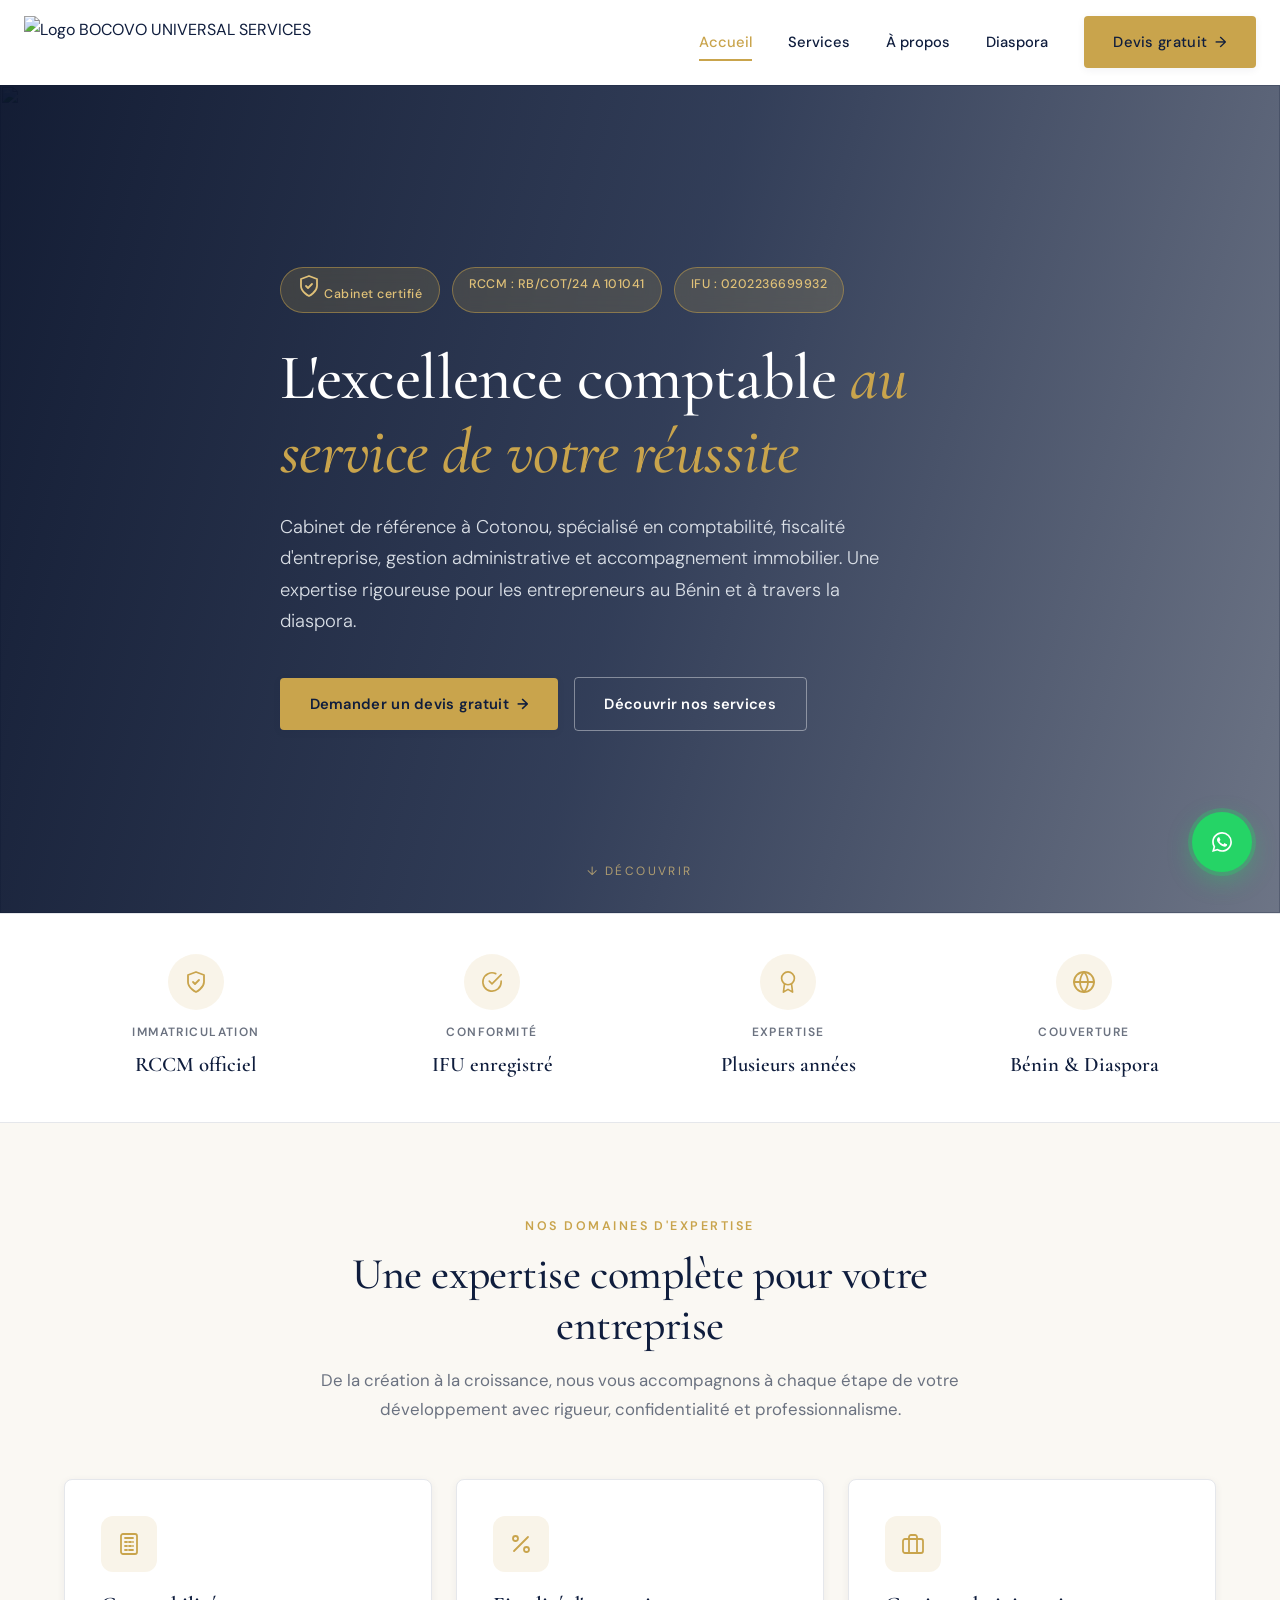
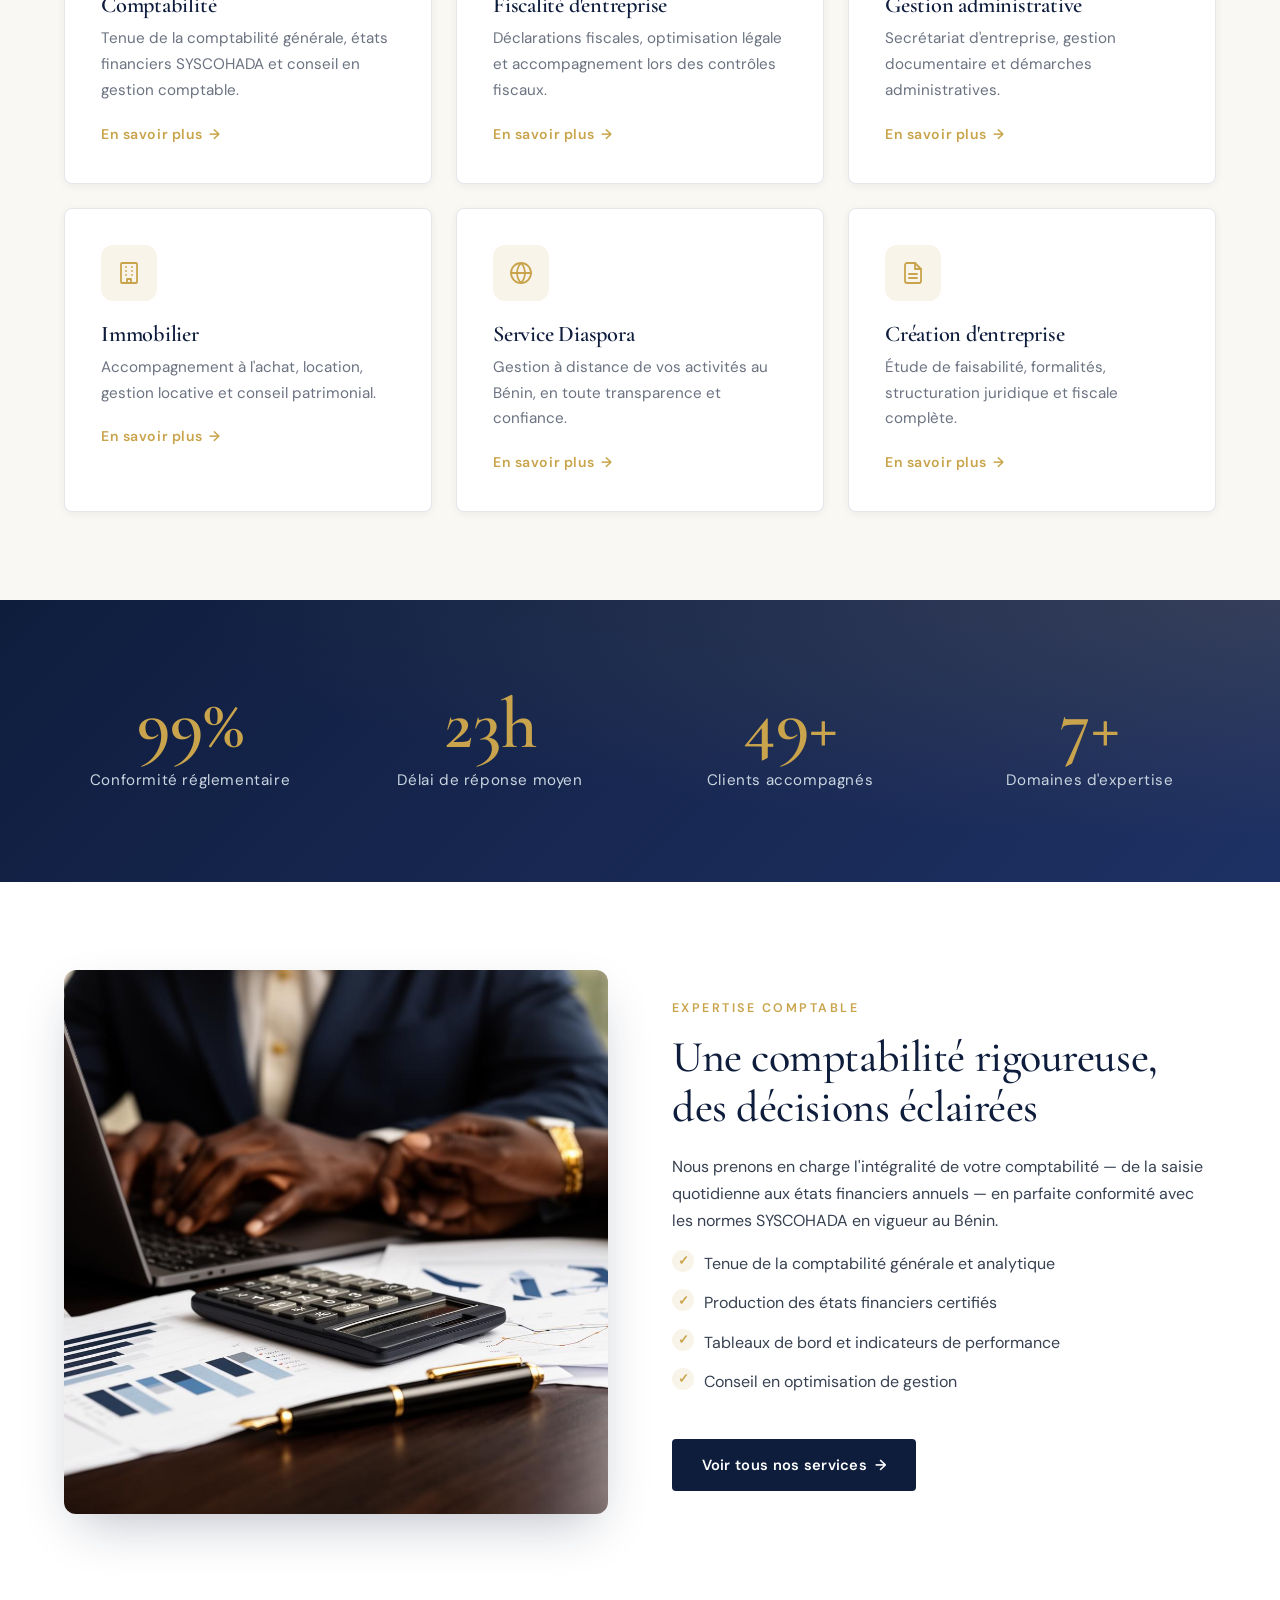
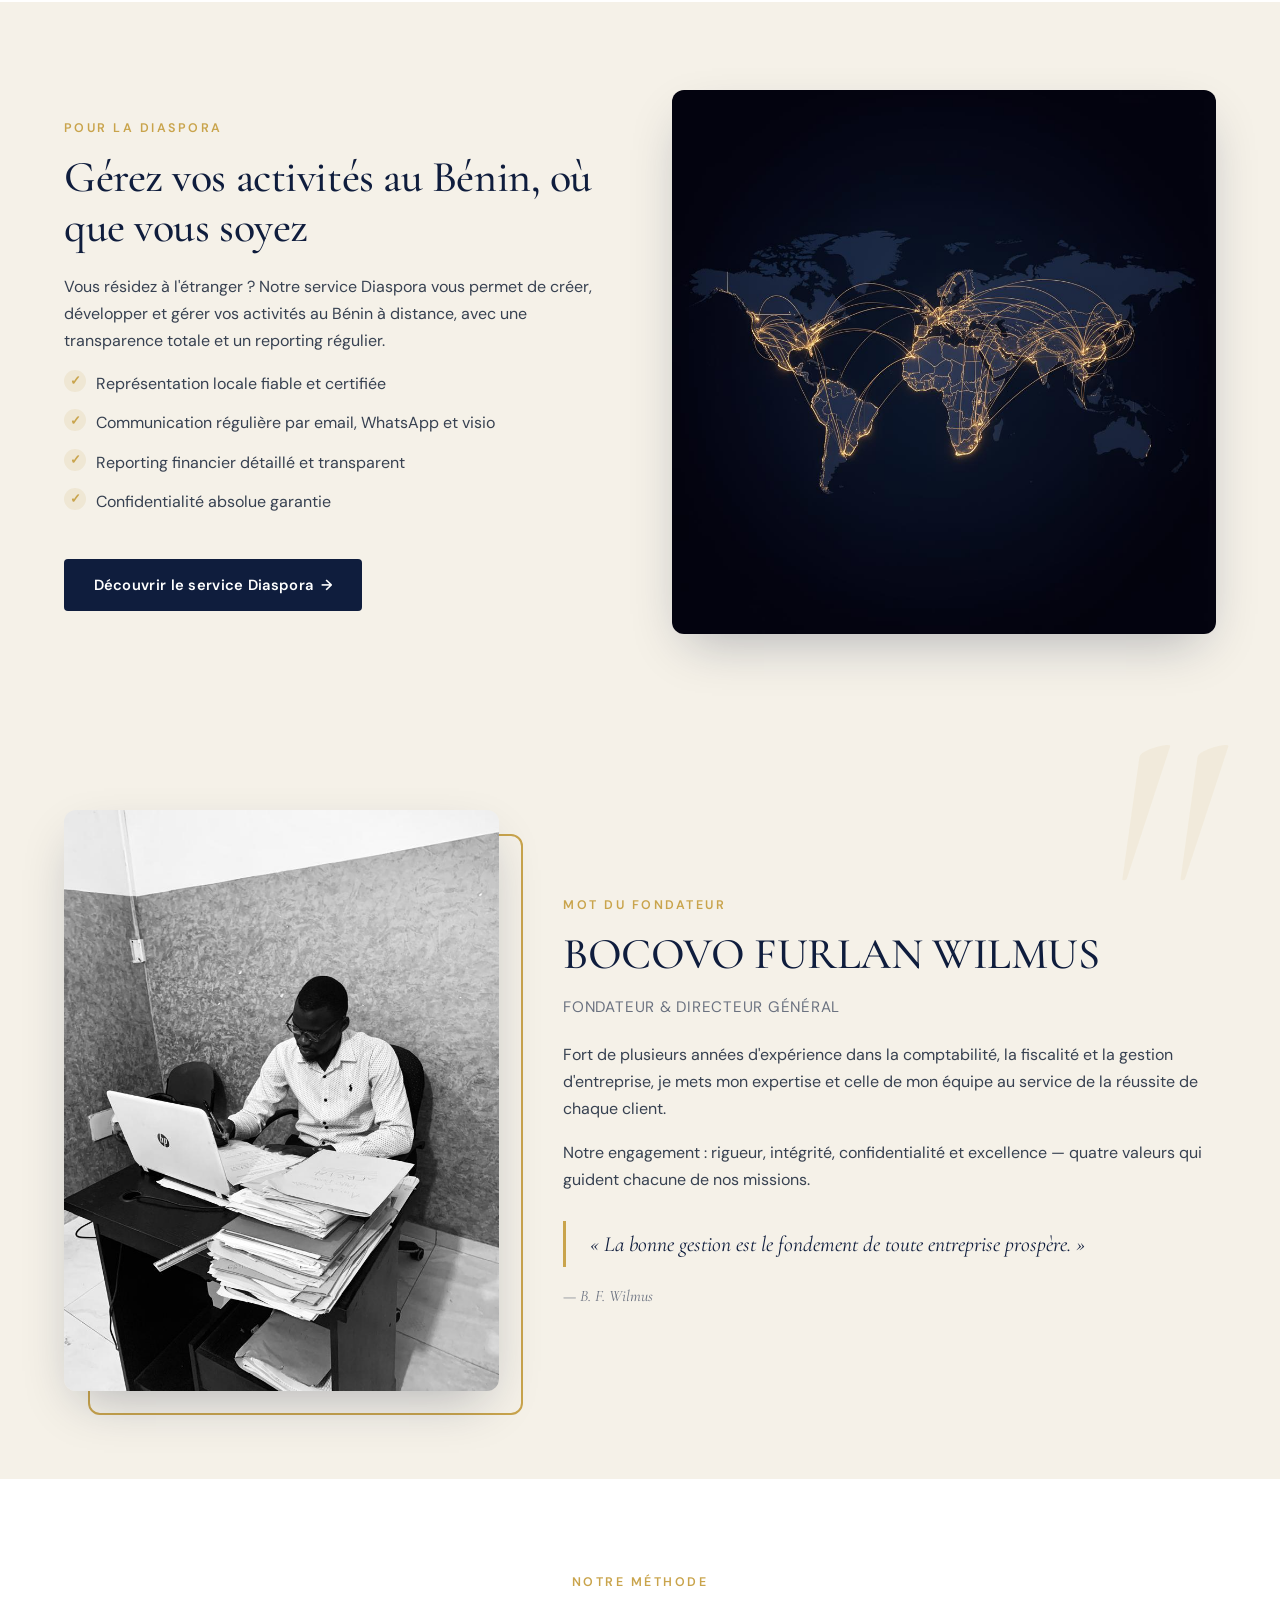
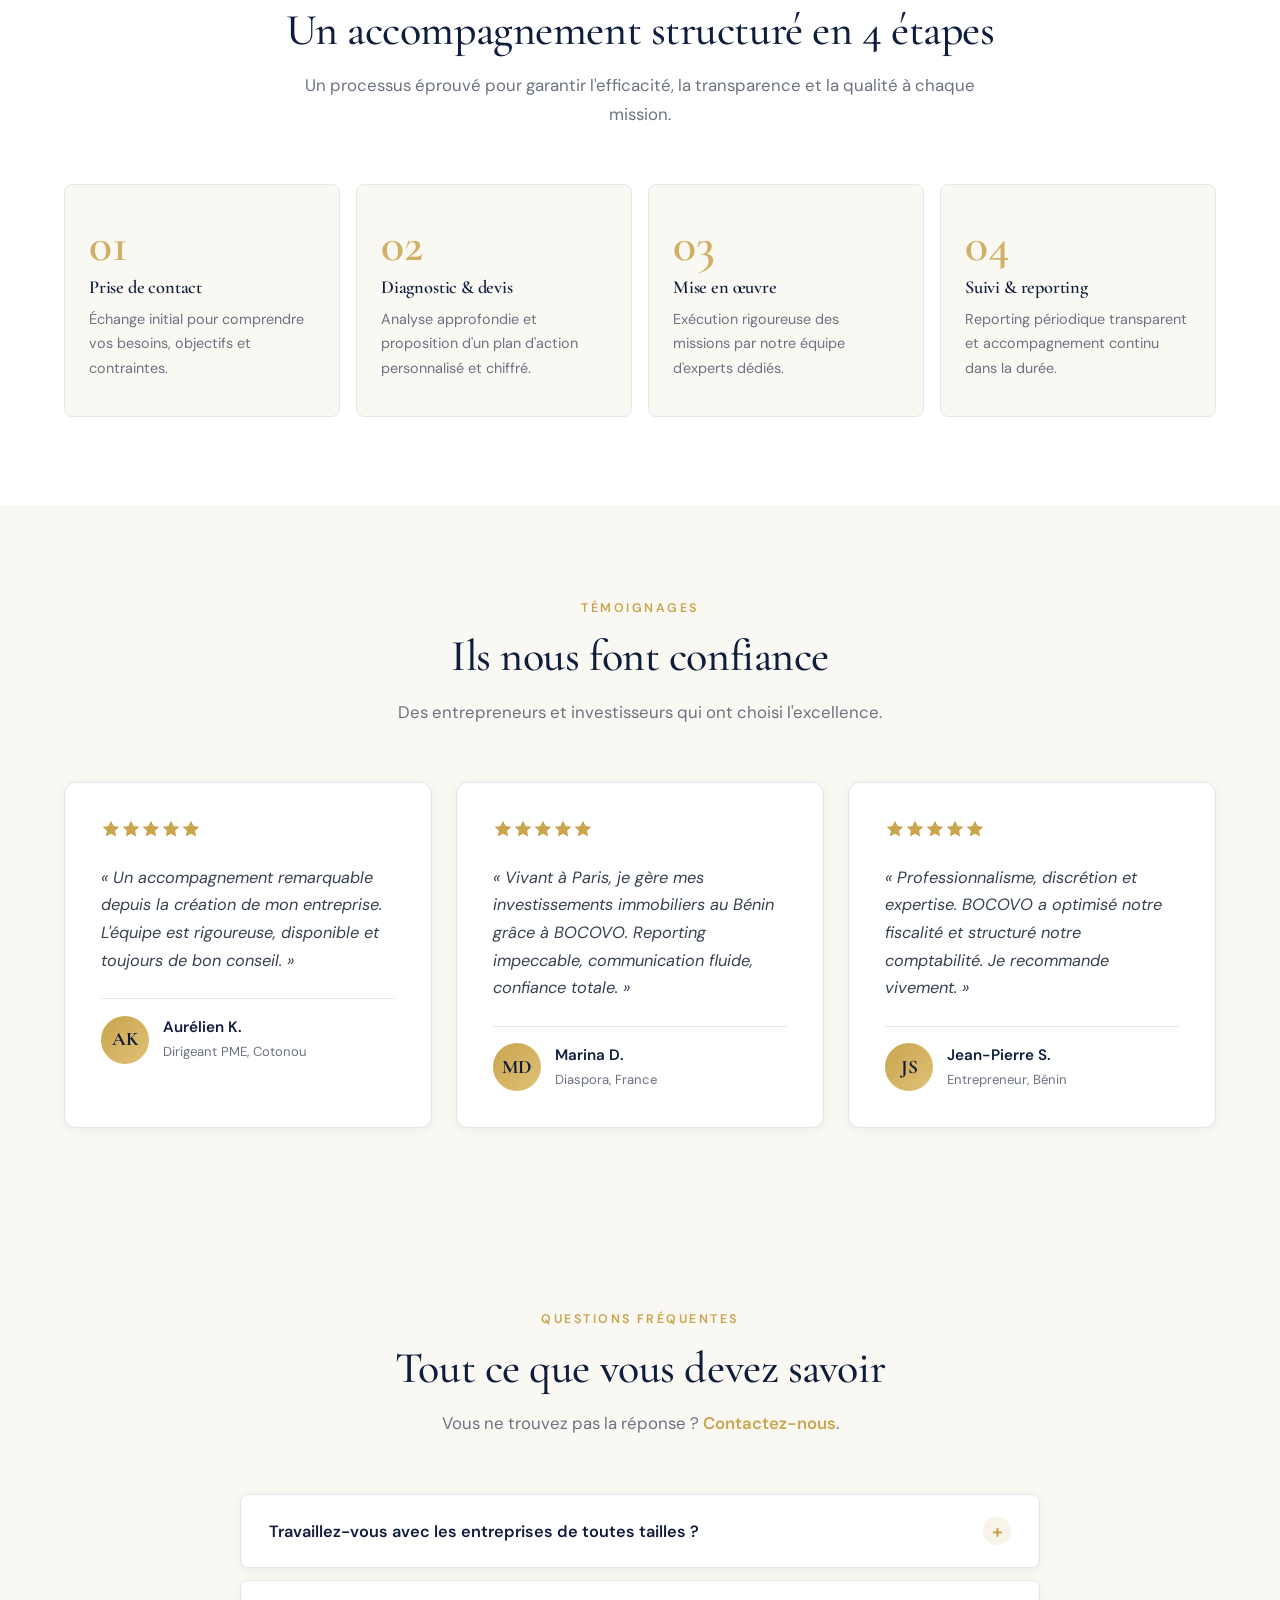
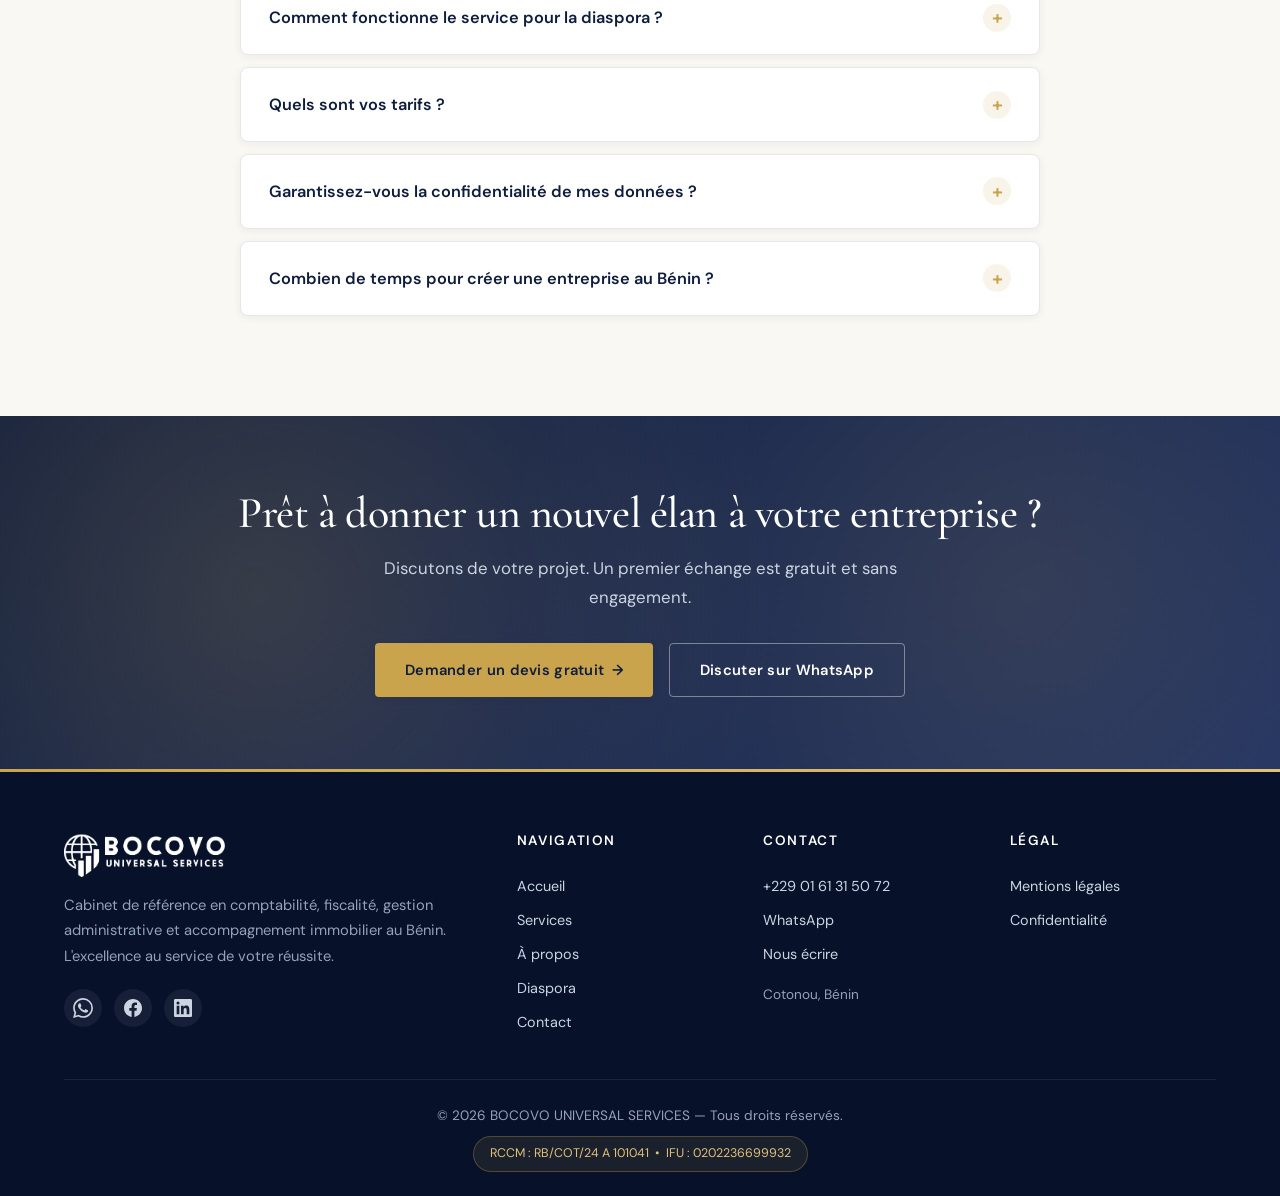
==== commit 8911fb95: "Update index.html" ====
--- a/index.html
+++ b/index.html
@@ -12,7 +12,7 @@
 <link rel="preconnect" href="https://fonts.gstatic.com" crossorigin>
 <link href="https://fonts.googleapis.com/css2?family=Cormorant+Garamond:ital,wght@0,500;0,600;0,700;1,500&family=DM+Sans:wght@300;400;500;600;700&display=swap" rel="stylesheet">
 <link rel="stylesheet" href="styles.css">
-<link rel="icon" type="image/png" href="assets/logo-bocovo.png">
+<link rel="icon" type="image/png" href="logo-bocovo.png">
 </head>
 <body>
 <header class="header">
@@ -95,7 +95,7 @@
 <section class="bg-white">
   <div class="container">
     <div class="feature-split">
-      <div class="reveal"><img src="assets/feature-accounting.jpg" alt="Expertise comptable"></div>
+      <div class="reveal"><img src="feature-accounting.jpg" alt="Expertise comptable"></div>
       <div class="feature-split-content reveal reveal-delay-1">
         <div class="eyebrow">Expertise comptable</div>
         <h2>Une comptabilité rigoureuse, des décisions éclairées</h2>
@@ -115,7 +115,7 @@
 <section class="bg-cream">
   <div class="container">
     <div class="feature-split reverse">
-      <div class="reveal"><img src="assets/feature-diaspora.jpg" alt="Service diaspora"></div>
+      <div class="reveal"><img src="feature-diaspora.jpg" alt="Service diaspora"></div>
       <div class="feature-split-content reveal reveal-delay-1">
         <div class="eyebrow">Pour la diaspora</div>
         <h2>Gérez vos activités au Bénin, où que vous soyez</h2>
@@ -135,7 +135,7 @@
 <section class="founder-section">
   <div class="container">
     <div class="founder">
-      <div class="founder-img-wrap reveal"><img src="assets/directeur.jpg" alt="BOCOVO FURLAN WILMUS, Directeur"></div>
+      <div class="founder-img-wrap reveal"><img src="directeur.jpg" alt="BOCOVO FURLAN WILMUS, Directeur"></div>
       <div class="reveal reveal-delay-1">
         <div class="eyebrow">Mot du fondateur</div>
         <h2>BOCOVO FURLAN WILMUS</h2>
@@ -213,7 +213,7 @@
     <div class="footer-grid">
       <div class="footer-brand">
         <div class="logo">
-          <img src="assets/logo-bocovo.png" alt="" style="height:44px;filter:brightness(0) invert(1);">
+          <img src="logo-bocovo.png" alt="" style="height:44px;filter:brightness(0) invert(1);">
         </div>
         <p>Cabinet de référence en comptabilité, fiscalité, gestion administrative et accompagnement immobilier au Bénin. L'excellence au service de votre réussite.</p>
         <div class="footer-social">
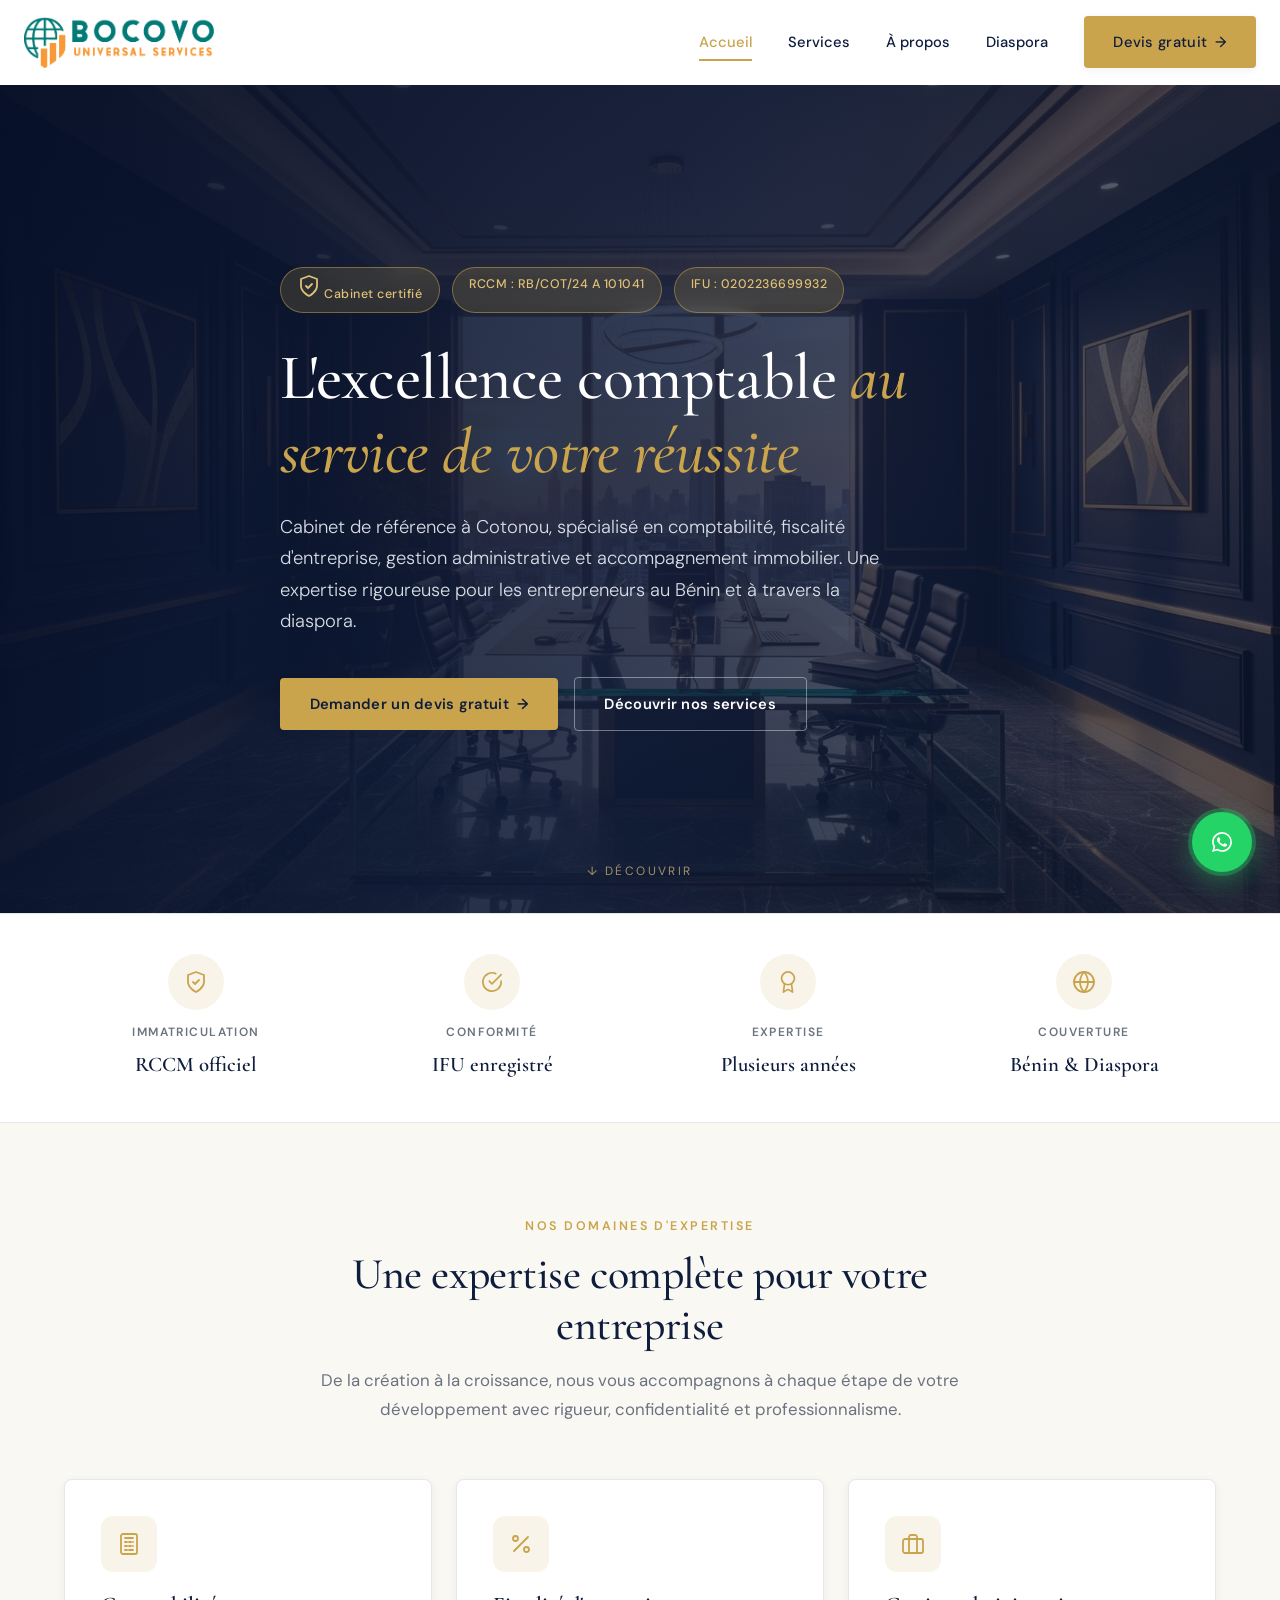
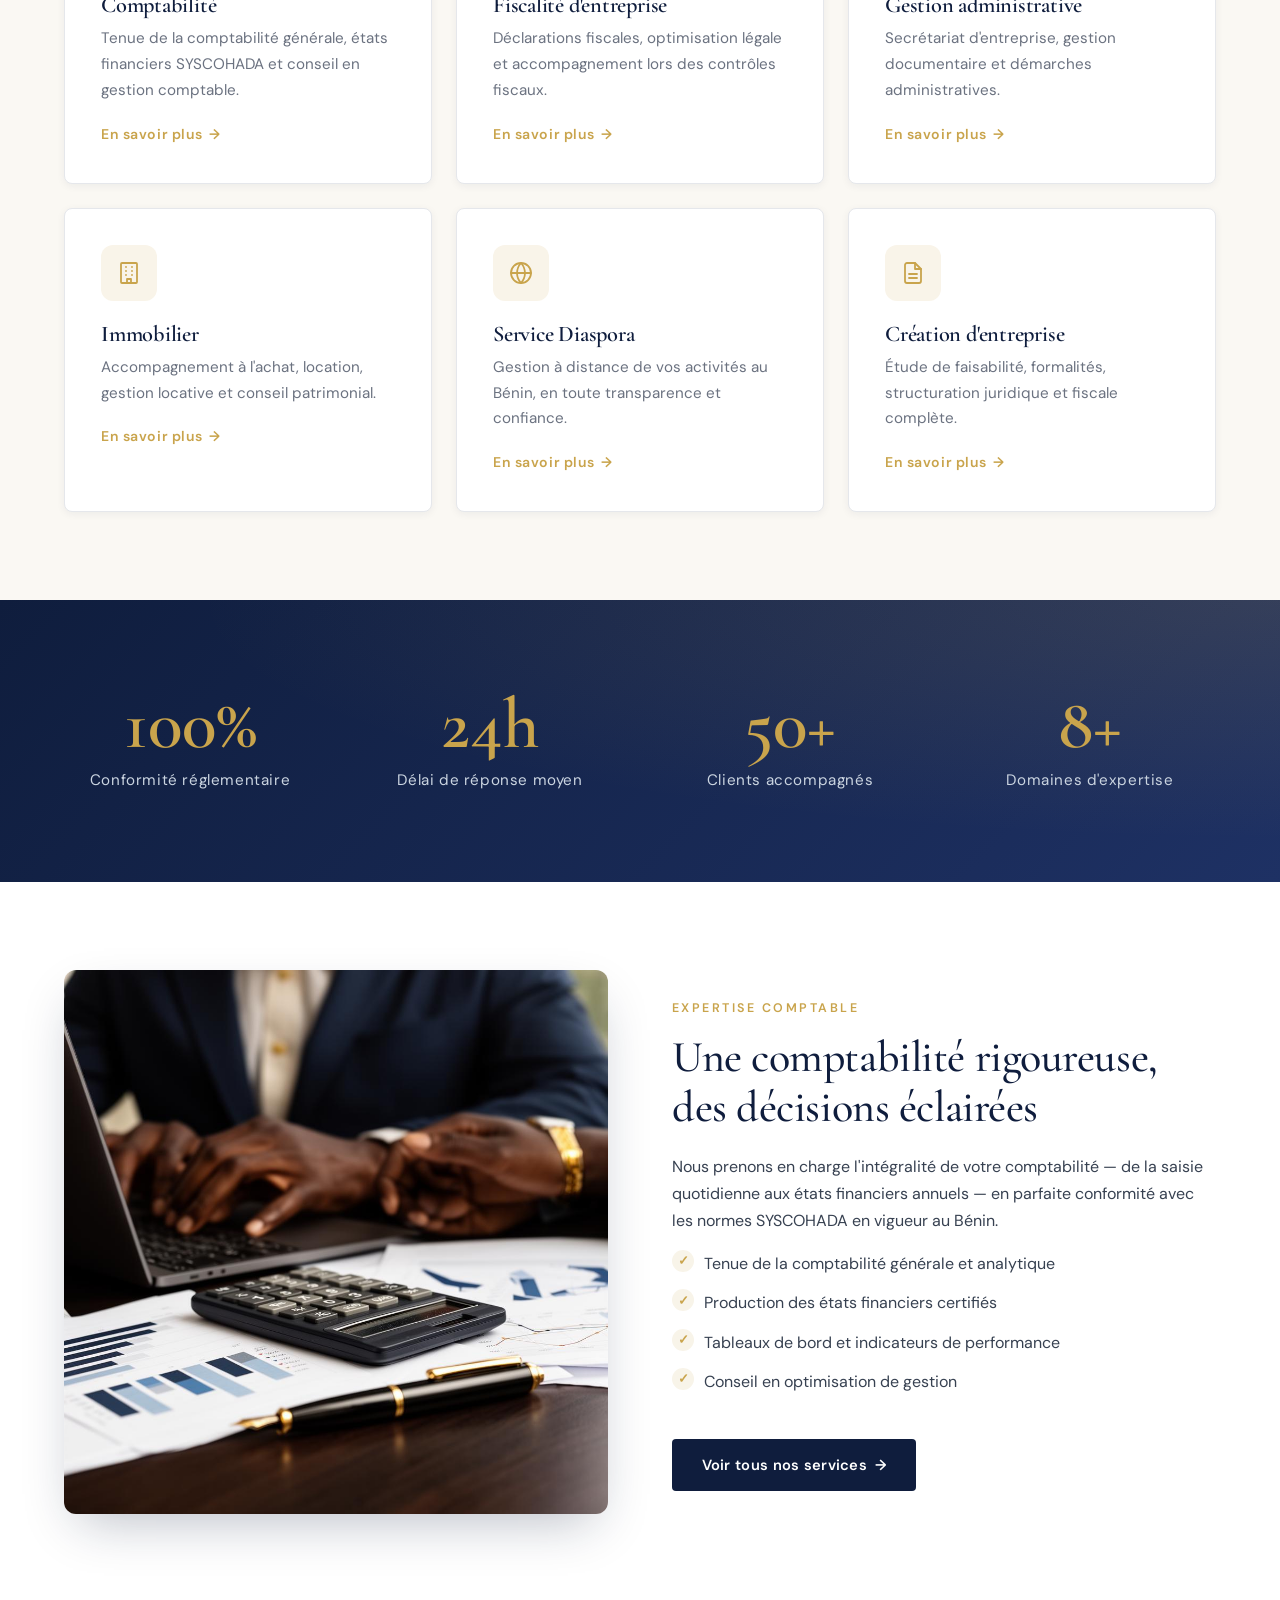
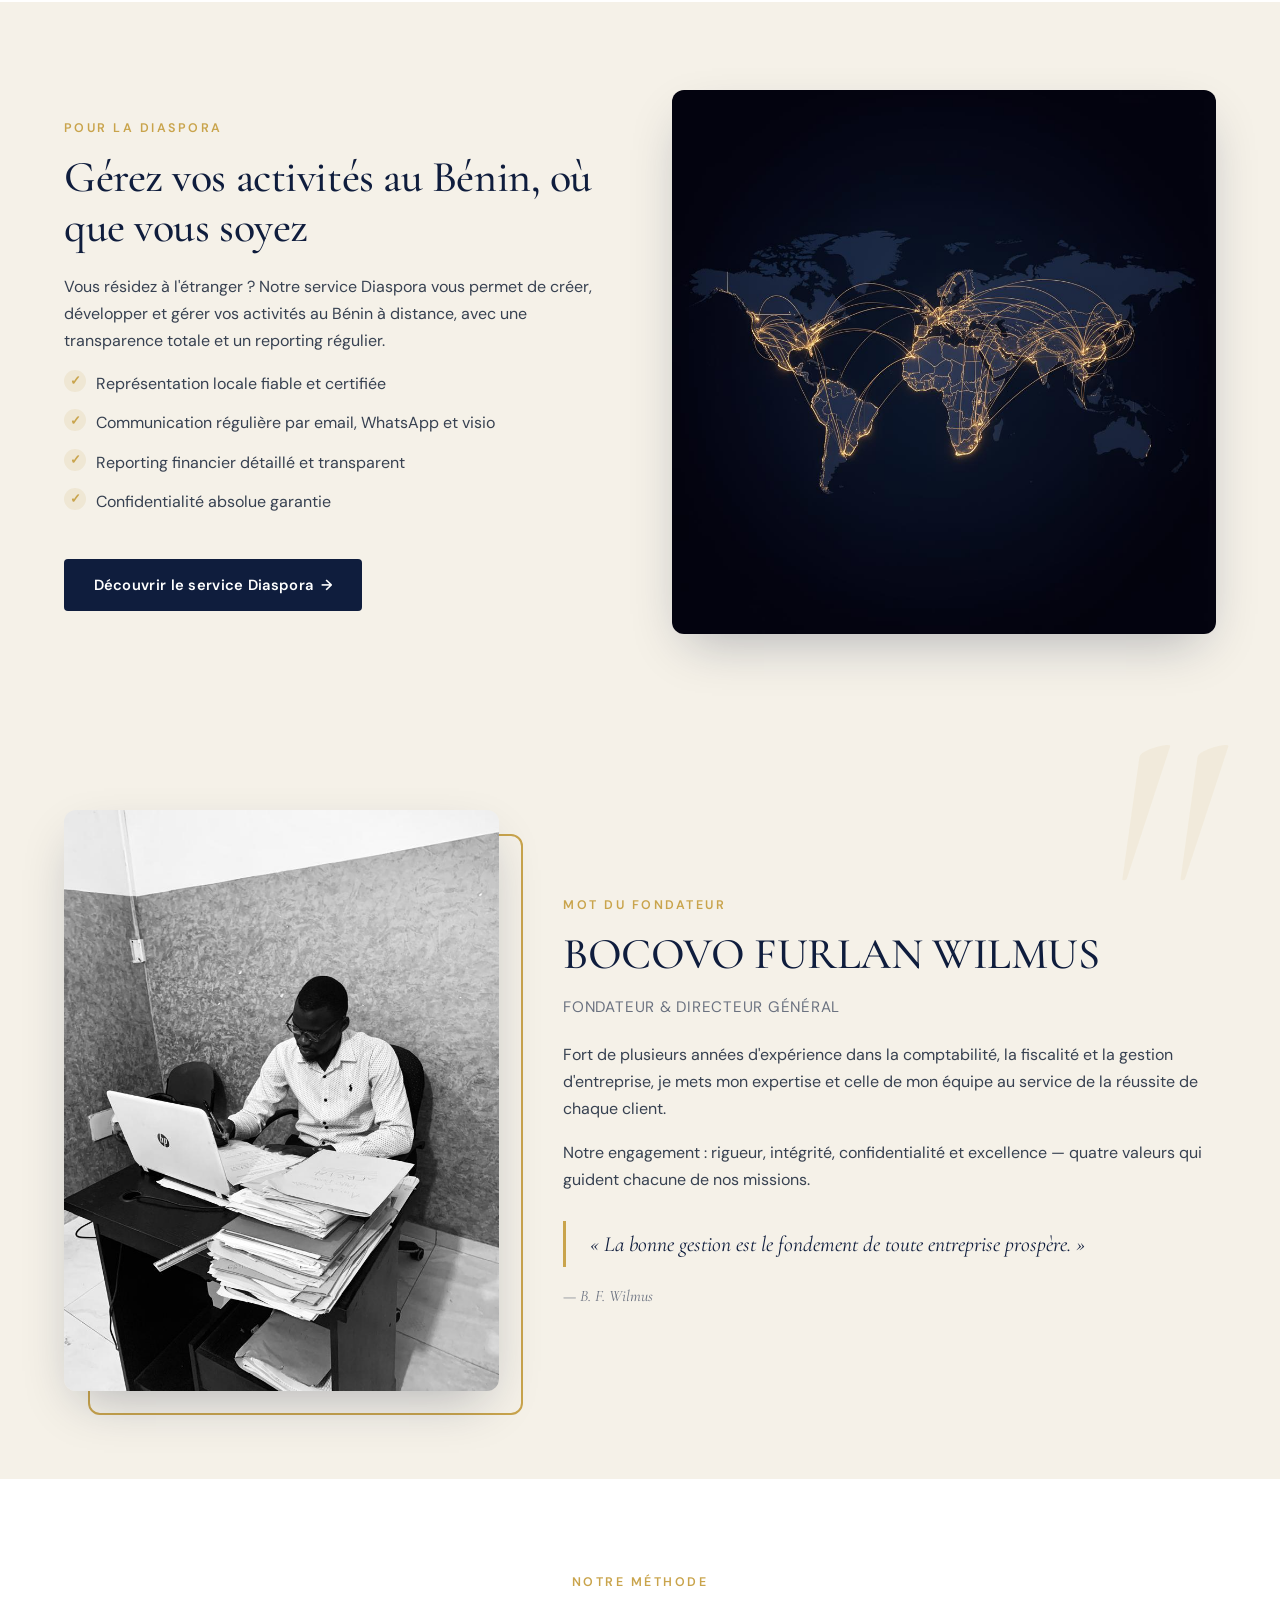
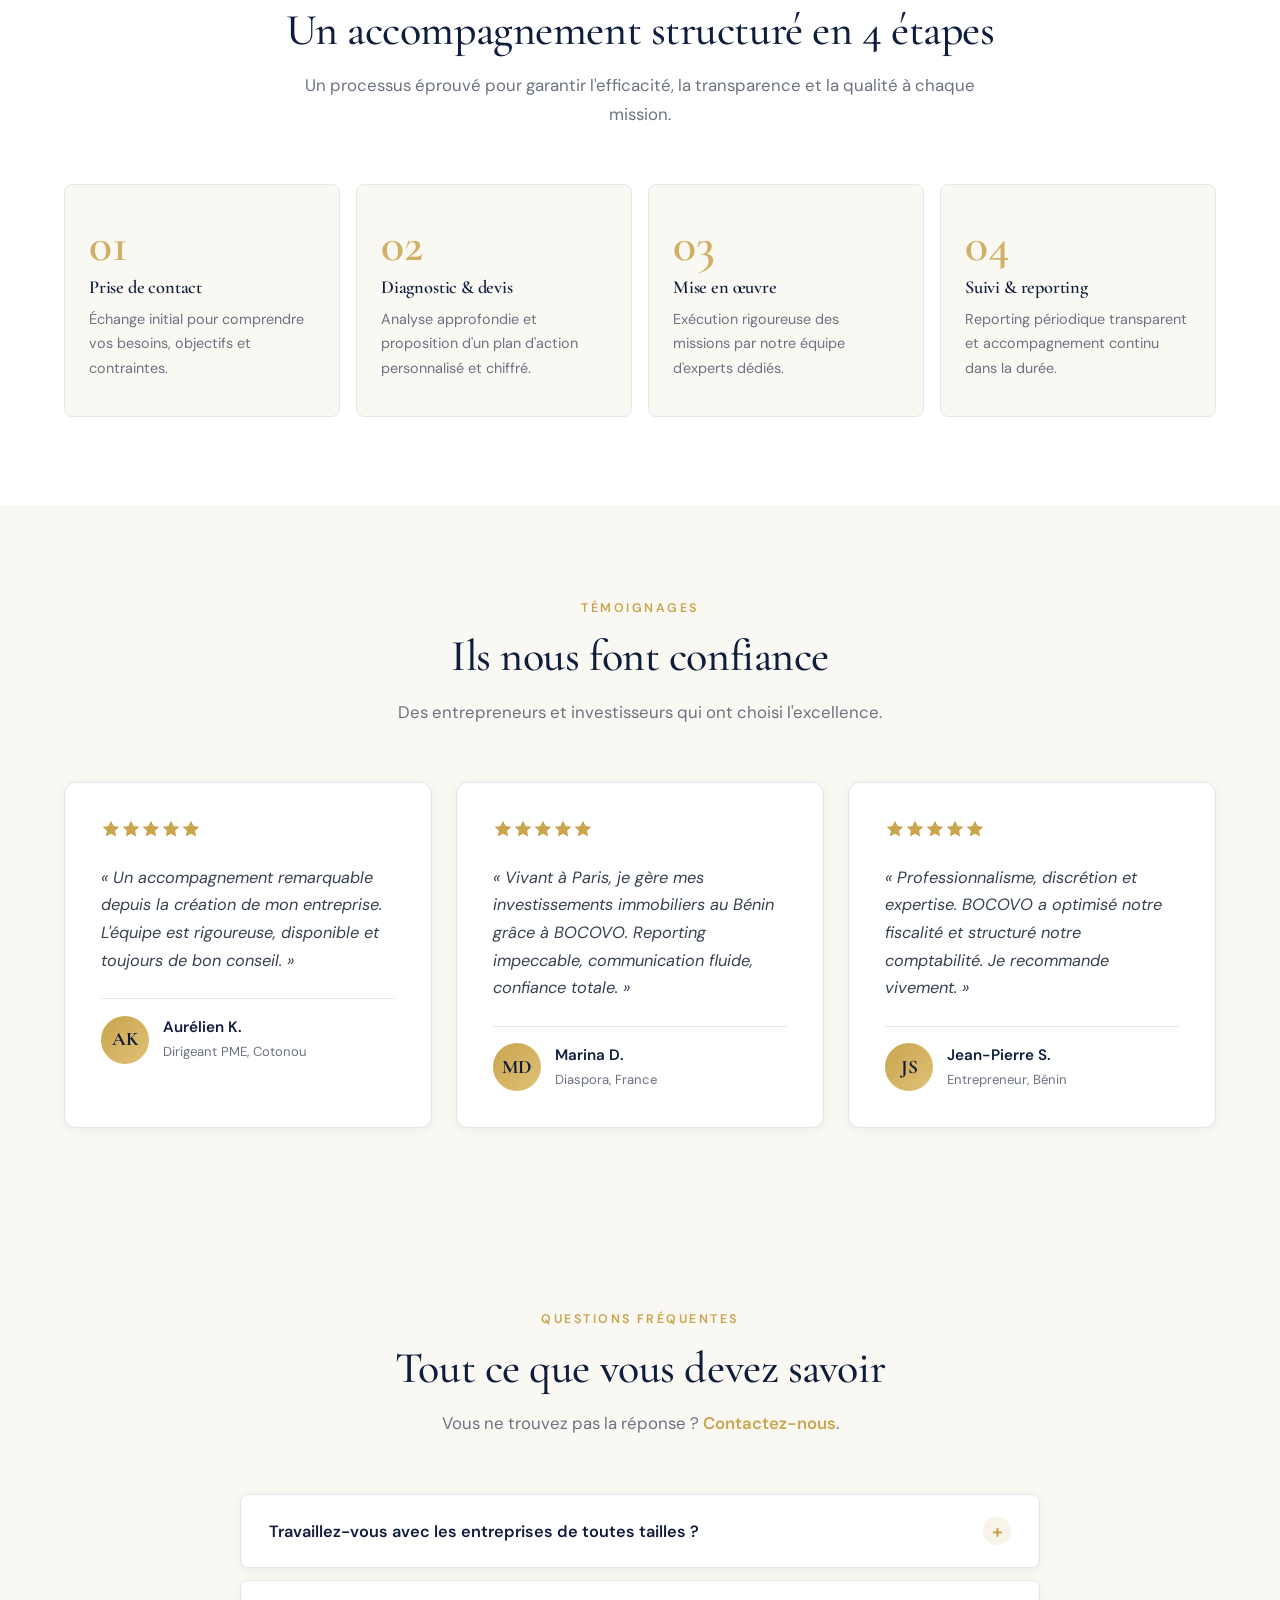
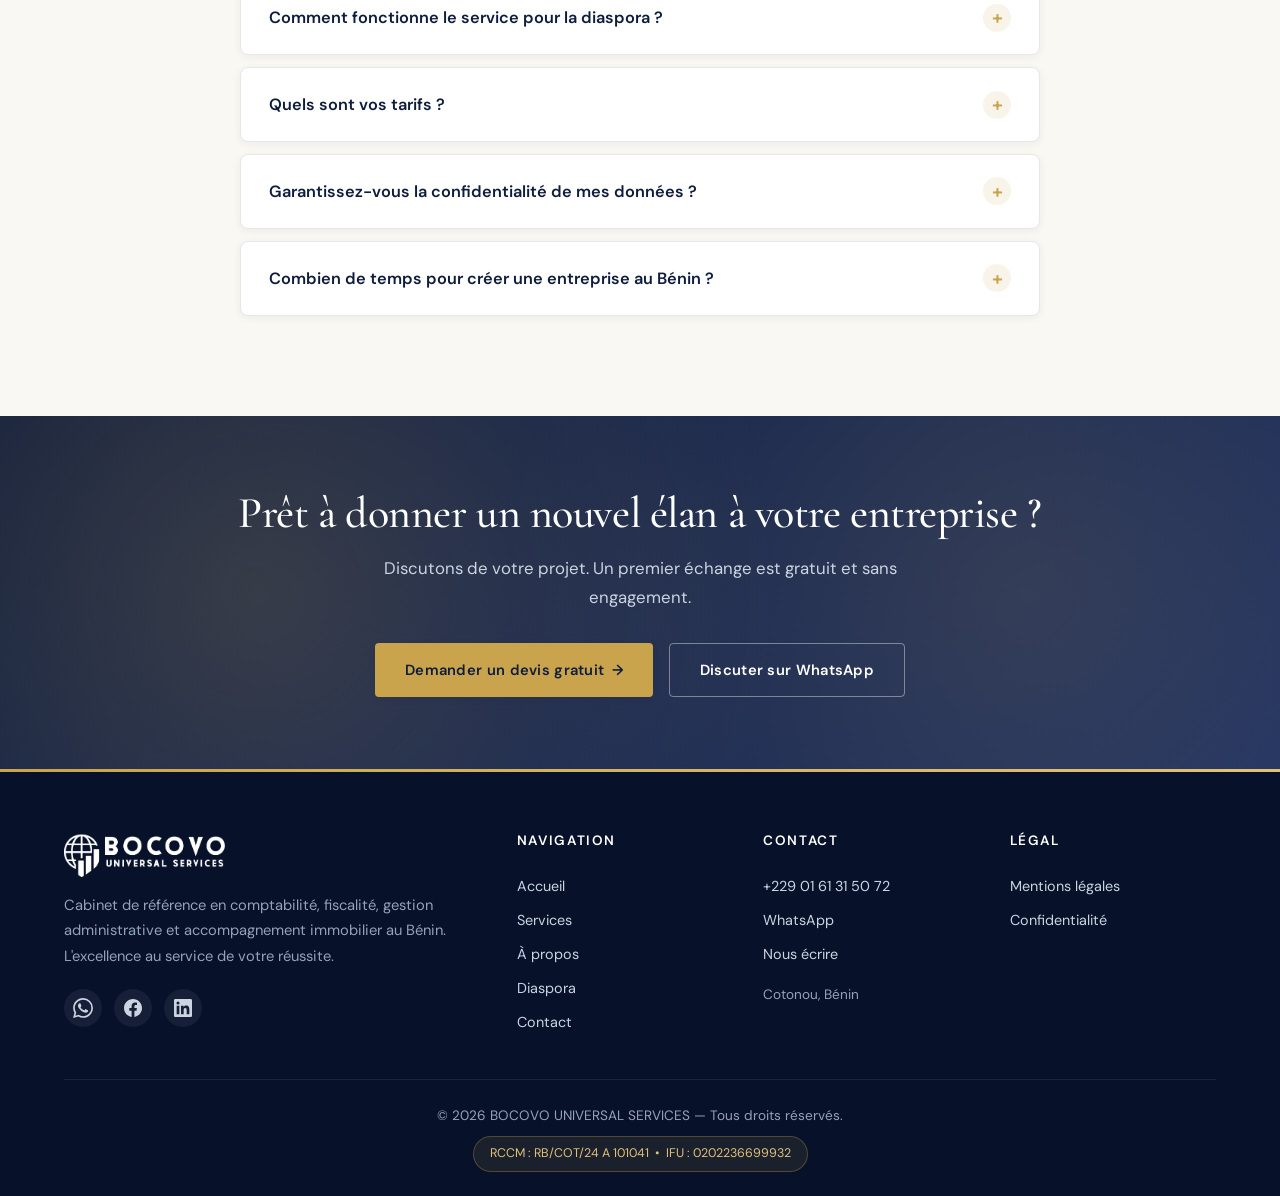
==== commit af8025aa: "Update index.html" ====
--- a/index.html
+++ b/index.html
@@ -18,7 +18,7 @@
 <header class="header">
   <div class="header-inner">
     <a href="index.html" class="logo">
-      <img src="assets/logo-bocovo.png" alt="Logo BOCOVO UNIVERSAL SERVICES">
+      <img src="logo-bocovo.png" alt="Logo BOCOVO UNIVERSAL SERVICES">
     </a>
     <button class="nav-toggle" aria-label="Menu">☰</button>
     <nav class="nav">
@@ -33,7 +33,7 @@
 <main>
 
 <section class="hero">
-  <div class="hero-bg"><img src="assets/hero-office.jpg" alt=""></div>
+  <div class="hero-bg"><img src="hero-office.jpg" alt=""></div>
   <div class="container">
     <div class="hero-content">
       <div class="hero-badges">
